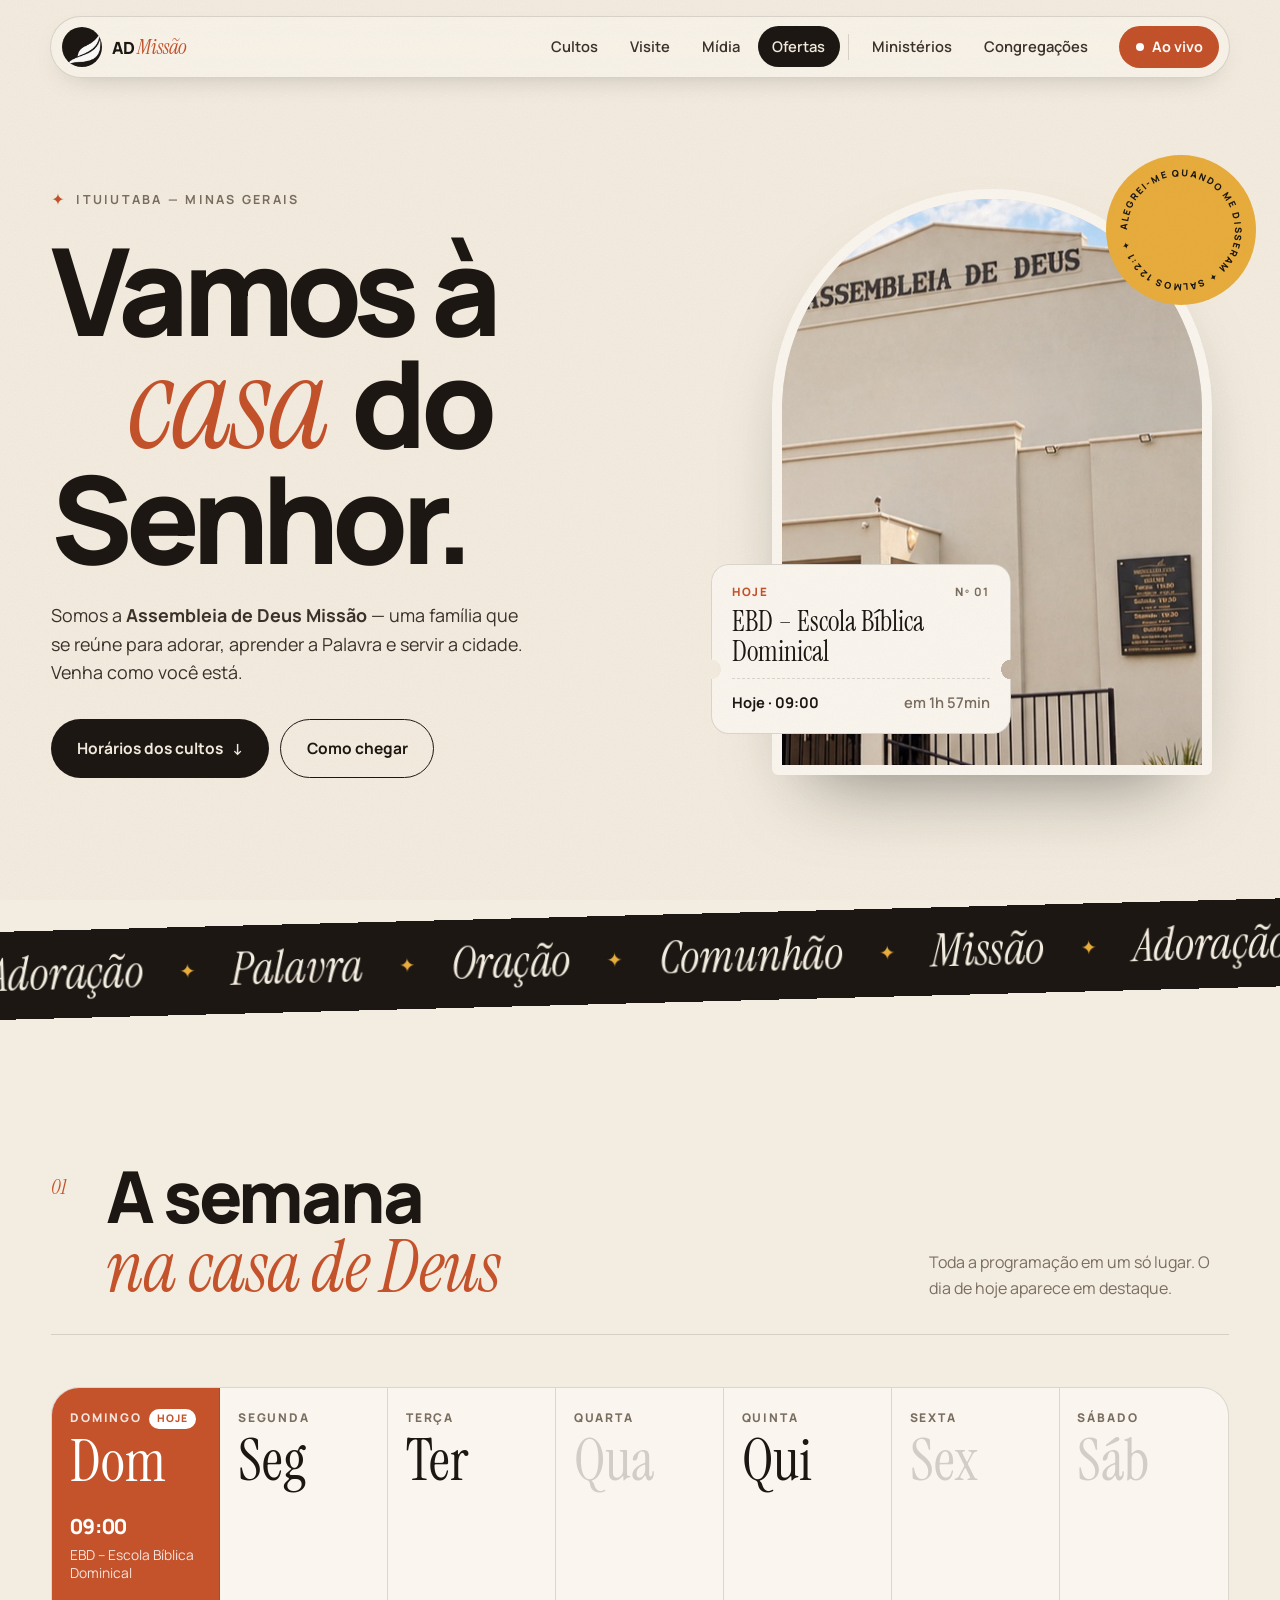
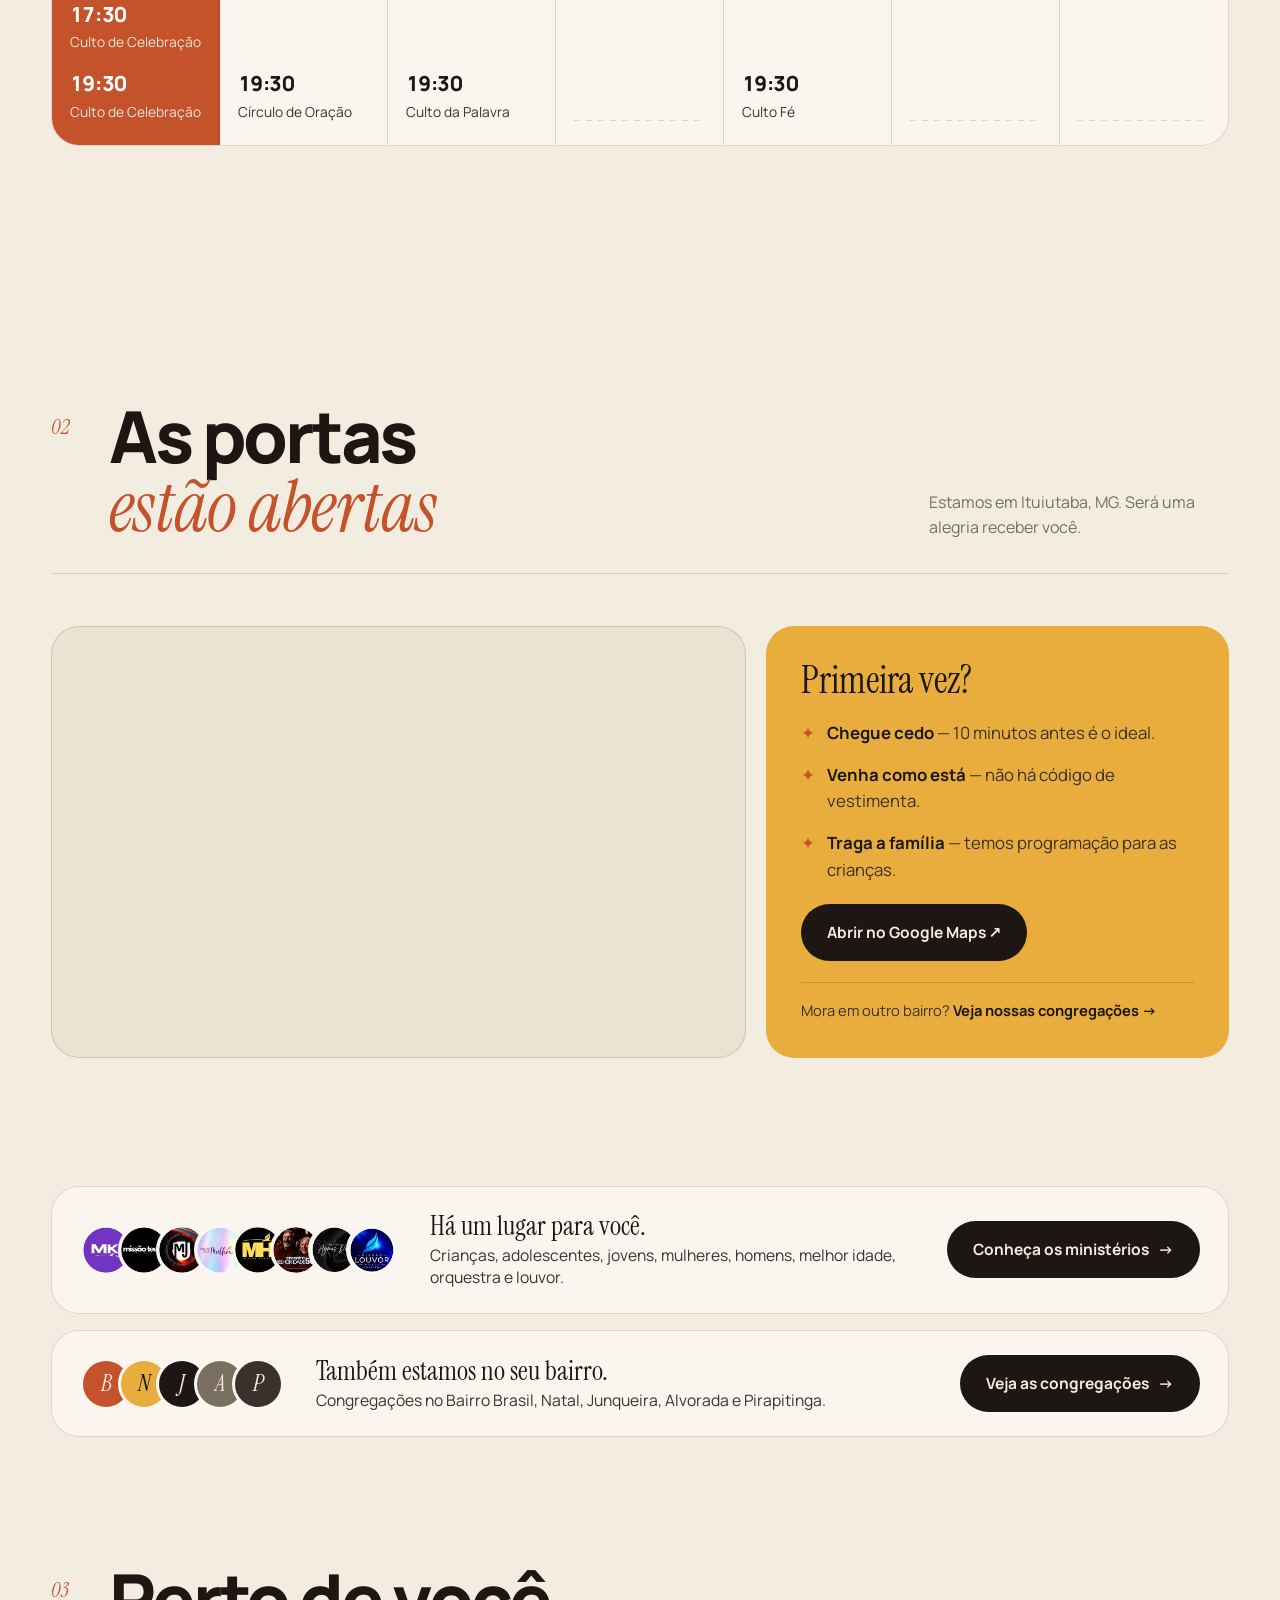
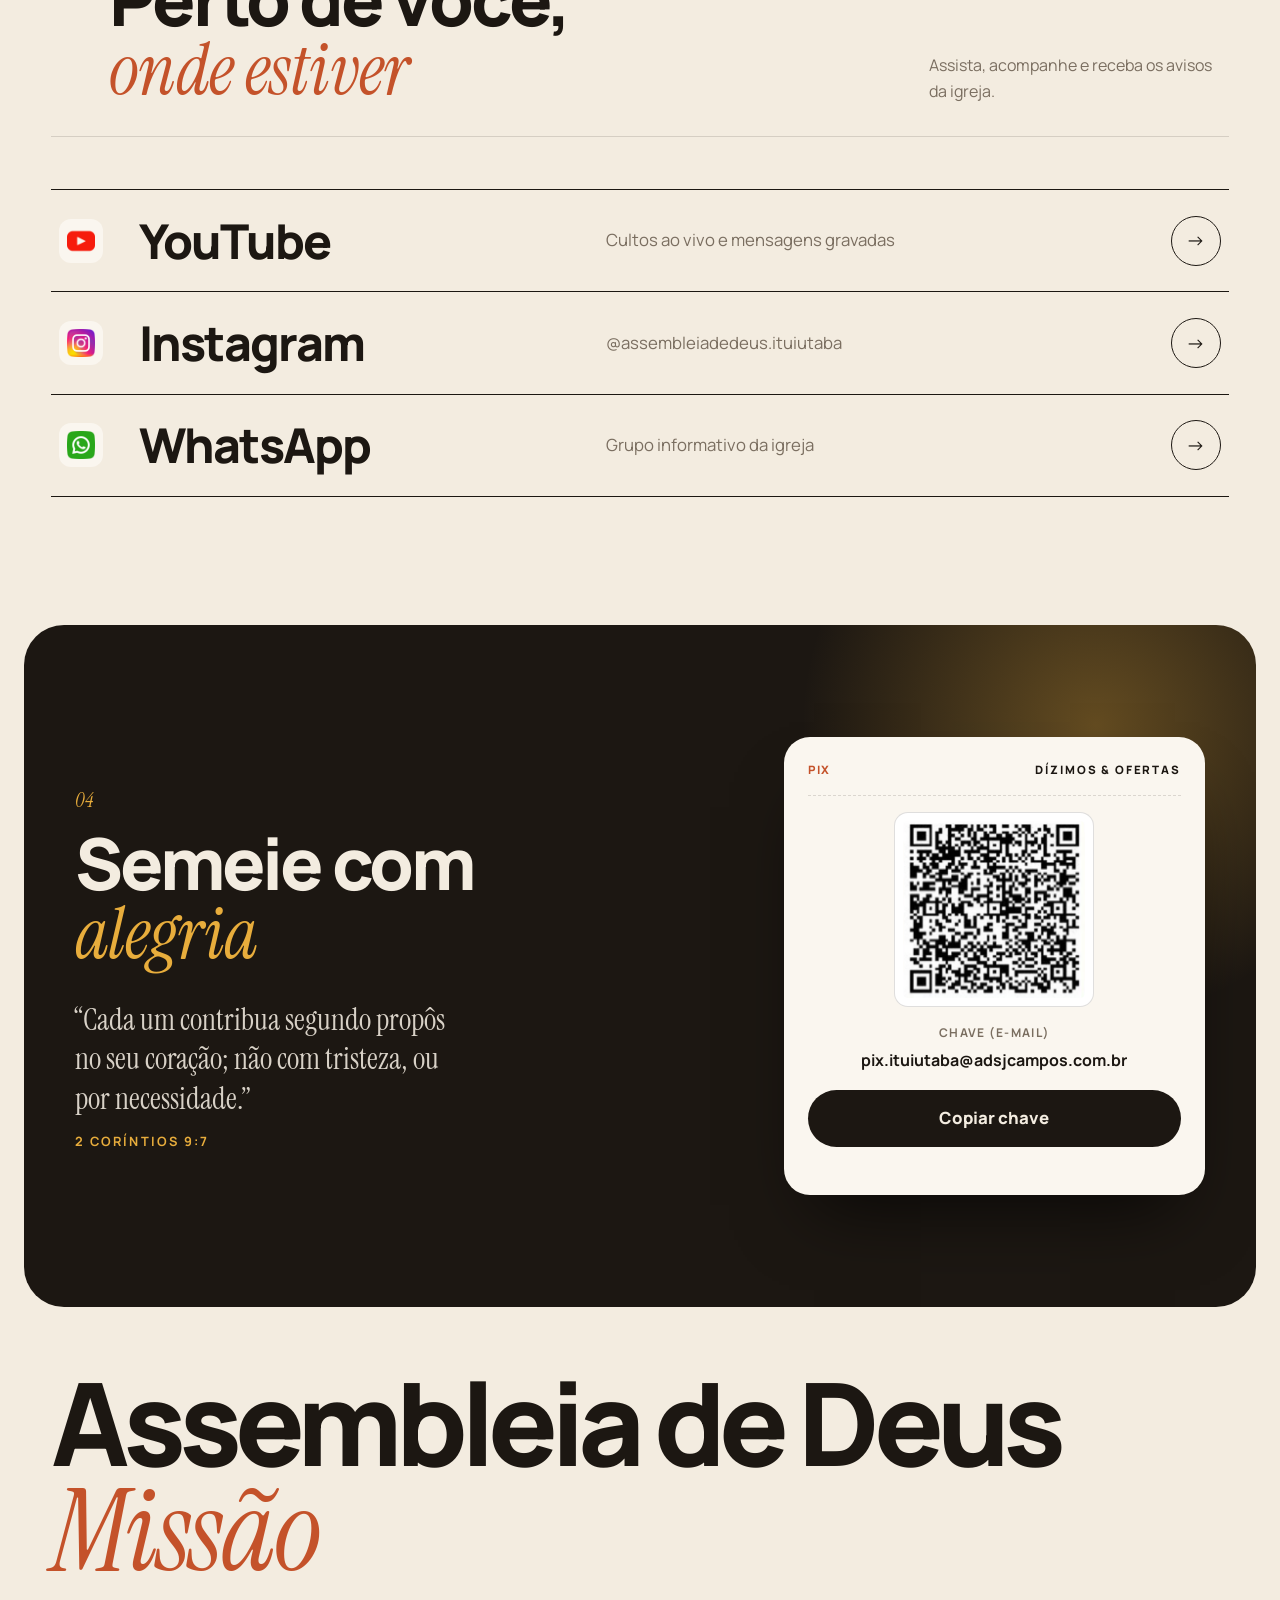
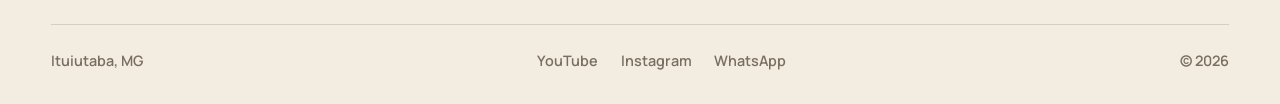
==== index.html @ 762b83a6 "Congregações: menu com Instagram e mapa de cada uma; chamada na home - Lista CONGREGACOES com as 5 c" ====
<!doctype html>
<html lang="pt-BR">
  <head>
    <meta charset="utf-8" />
    <meta name="viewport" content="width=device-width, initial-scale=1" />
    <title>Assembleia de Deus Missão – Ituiutaba, MG</title>
    <meta name="description" content="Assembleia de Deus Missão em Ituiutaba, MG. Horários dos cultos, como chegar, transmissões ao vivo e contribuições." />
    <meta name="theme-color" content="#f3ece0" />
    <link rel="icon" type="image/png" href="./assets/logo.png" />
    <link rel="preconnect" href="https://fonts.googleapis.com" />
    <link rel="preconnect" href="https://fonts.gstatic.com" crossorigin />
    <link href="https://fonts.googleapis.com/css2?family=Instrument+Serif:ital@0;1&family=Manrope:wght@400;500;600;700;800&display=swap" rel="stylesheet" />
    <link rel="stylesheet" href="style.css" />
    <script>document.documentElement.classList.add("js");</script>
  </head>
  <body class="page-home">
    <div class="grain" aria-hidden="true"></div>

    <!-- ============ Cabeçalho (igual em todas as páginas) ============ -->
    <header id="topo">
      <a class="mark" href="#inicio" aria-label="Início">
        <span class="mark-logo"><img src="./assets/logo.png" alt="" /></span>
        <span class="mark-text">AD <i>Missão</i></span>
      </a>
      <nav id="menu" aria-label="Principal">
        <a href="#cultos">Cultos</a>
        <a href="#visite">Visite</a>
        <a href="#midia">Mídia</a>
        <a href="#ofertas">Ofertas</a>
        <span class="nav-sep" aria-hidden="true"></span>
        <a href="ministerios.html">Ministérios</a>
        <a href="congregacoes.html">Congregações</a>
      </nav>
      <a class="live" href="https://www.youtube.com/@assembleiadedeus.ituiutaba/live" target="_blank" rel="noopener">
        <span class="live-dot"></span> Ao vivo
      </a>
      <button class="burger" id="menuBtn" aria-expanded="false" aria-controls="menu" aria-label="Abrir menu"><span></span><span></span></button>
    </header>

    <main>
      <!-- ============ Início ============ -->
      <section class="hero" id="inicio">
        <div class="hero-copy">
          <p class="tag"><span>✦</span> Ituiutaba — Minas Gerais</p>
          <h1>
            <span class="l1">Vamos à</span>
            <span class="l2"><em>casa</em> do</span>
            <span class="l3">Senhor.</span>
          </h1>
          <p class="hero-sub">
            Somos a <strong>Assembleia de Deus Missão</strong> — uma família que se reúne para
            adorar, aprender a Palavra e servir a cidade. Venha como você está.
          </p>
          <div class="hero-cta">
            <a class="pill dark" href="#cultos">Horários dos cultos <span>↓</span></a>
            <a class="pill line" href="#visite">Como chegar</a>
          </div>
        </div>

        <div class="hero-art">
          <div class="arch">
            <img src="./assets/fachada.PNG" alt="Fachada do templo da Assembleia de Deus Missão em Ituiutaba" />
          </div>
          <div class="ticket" aria-live="polite">
            <div class="ticket-top">
              <span id="nextLabel">Próximo culto</span>
              <span class="ticket-no">Nº <b id="nextNo">01</b></span>
            </div>
            <strong id="nextName">Culto de Celebração</strong>
            <div class="ticket-row">
              <span id="nextWhen">Domingo · 17:30</span>
              <span id="nextIn" class="ticket-in"></span>
            </div>
          </div>
          <svg class="orbit" viewBox="0 0 200 200" aria-hidden="true">
            <defs><path id="circ" d="M100,100 m-78,0 a78,78 0 1,1 156,0 a78,78 0 1,1 -156,0" /></defs>
            <text><textPath href="#circ">ALEGREI-ME QUANDO ME DISSERAM ✦ SALMOS 122:1 ✦ </textPath></text>
          </svg>
        </div>
      </section>

      <!-- ============ Faixa ============ -->
      <div class="marquee" aria-hidden="true">
        <div class="marquee-track">
          <span>Adoração</span><i>✦</i><span>Palavra</span><i>✦</i><span>Oração</span><i>✦</i><span>Comunhão</span><i>✦</i><span>Missão</span><i>✦</i>
          <span>Adoração</span><i>✦</i><span>Palavra</span><i>✦</i><span>Oração</span><i>✦</i><span>Comunhão</span><i>✦</i><span>Missão</span><i>✦</i>
        </div>
      </div>

      <!-- ============ Cultos ============ -->
      <section class="sec" id="cultos">
        <div class="sec-head">
          <span class="num">01</span>
          <h2>A semana<br /><em>na casa de Deus</em></h2>
          <p>Toda a programação em um só lugar. O dia de hoje aparece em destaque.</p>
        </div>
        <div class="week" id="board"></div>
      </section>

      <!-- ============ Visite ============ -->
      <section class="sec" id="visite">
        <div class="sec-head">
          <span class="num">02</span>
          <h2>As portas<br /><em>estão abertas</em></h2>
          <p>Estamos em Ituiutaba, MG. Será uma alegria receber você.</p>
        </div>
        <div class="visit">
          <div class="map">
            <iframe
              title="Mapa da Assembleia de Deus Missão em Ituiutaba"
              src="https://www.google.com/maps/embed?pb=!1m18!1m12!1m3!1d3772.7930033933885!2d-49.46996198831055!3d-18.984747009498797!2m3!1f0!2f0!3f0!3m2!1i1024!2i768!4f13.1!3m3!1m2!1s0x94a231c1dc5e3fe1%3A0xe89d07437d5158a1!2sAssembleia%20de%20Deus%20Miss%C3%A3o%20Ituiutaba!5e0!3m2!1spt-BR!2sbr!4v1794620904179!5m2!1spt-BR!2sbr"
              allowfullscreen loading="lazy" referrerpolicy="strict-origin-when-cross-origin"></iframe>
          </div>
          <div class="visit-card">
            <h3>Primeira vez?</h3>
            <ul>
              <li><b>Chegue cedo</b> — 10 minutos antes é o ideal.</li>
              <li><b>Venha como está</b> — não há código de vestimenta.</li>
              <li><b>Traga a família</b> — temos programação para as crianças.</li>
            </ul>
            <a class="pill dark" href="https://www.google.com/maps/search/?api=1&amp;query=Assembleia+de+Deus+Miss%C3%A3o+Ituiutaba" target="_blank" rel="noopener">Abrir no Google Maps ↗</a>
            <a class="cong-link" href="congregacoes.html">Mora em outro bairro? <b>Veja nossas congregações →</b></a>
          </div>
        </div>
      </section>
      <!-- ============ Chamadas para Ministérios e Congregações ============ -->
      <div class="sec teaser-wrap">
        <a class="teaser" href="ministerios.html">
          <span class="faces" aria-hidden="true">
            <img src="./assets/missaokids.png" alt="" /><img src="./assets/missaoteens.png" alt="" /><img src="./assets/missaojovem.png" alt="" /><img src="./assets/missaomulheres.png" alt="" /><img src="./assets/missaohomens.png" alt="" /><img src="./assets/melhoridade.png" alt="" /><img src="./assets/orquestra.png" alt="" /><img src="./assets/louvor.png" alt="" />
          </span>
          <span class="teaser-text">
            <b>Há um lugar para você.</b>
            Crianças, adolescentes, jovens, mulheres, homens, melhor idade, orquestra e louvor.
          </span>
          <span class="pill dark">Conheça os ministérios <span>→</span></span>
        </a>

        <!-- ============ Chamada para Congregações ============ -->
        <a class="teaser" href="congregacoes.html">
          <span class="pins" aria-hidden="true">
            <span style="--c:#c4522a">B</span><span style="--c:#e8ad3c;--t:#1c1712">N</span><span style="--c:#1c1712">J</span><span style="--c:#7a6e60">A</span><span style="--c:#3a322a">P</span>
          </span>
          <span class="teaser-text">
            <b>Também estamos no seu bairro.</b>
            Congregações no Bairro Brasil, Natal, Junqueira, Alvorada e Pirapitinga.
          </span>
          <span class="pill dark">Veja as congregações <span>→</span></span>
        </a>
      </div>

      <!-- ============ Mídia ============ -->
      <section class="sec" id="midia">
        <div class="sec-head">
          <span class="num">03</span>
          <h2>Perto de você,<br /><em>onde estiver</em></h2>
          <p>Assista, acompanhe e receba os avisos da igreja.</p>
        </div>
        <ul class="index">
          <li>
            <a href="https://www.youtube.com/@assembleiadedeus.ituiutaba" target="_blank" rel="noopener noreferrer">
              <img src="./assets/youtube.png" alt="" />
              <span class="i-name">YouTube</span>
              <span class="i-desc">Cultos ao vivo e mensagens gravadas</span>
              <span class="i-arrow">→</span>
            </a>
          </li>
          <li>
            <a href="https://www.instagram.com/assembleiadedeus.ituiutaba" target="_blank" rel="noopener noreferrer">
              <img src="./assets/instagram.png" alt="" />
              <span class="i-name">Instagram</span>
              <span class="i-desc">@assembleiadedeus.ituiutaba</span>
              <span class="i-arrow">→</span>
            </a>
          </li>
          <li>
            <a href="https://chat.whatsapp.com/AYAnTS1vn7K410V5juhOML?s=sw&amp;p=i&amp;mlu=4&amp;ilr=4&amp;iam=2" target="_blank" rel="noopener noreferrer">
              <img src="./assets/whatsapp.png" alt="" />
              <span class="i-name">WhatsApp</span>
              <span class="i-desc">Grupo informativo da igreja</span>
              <span class="i-arrow">→</span>
            </a>
          </li>
        </ul>
      </section>

      <!-- ============ Ofertas ============ -->
      <section class="give" id="ofertas">
        <div class="give-in">
          <div class="give-copy">
            <span class="num light">04</span>
            <h2>Semeie com<br /><em>alegria</em></h2>
            <blockquote>
              “Cada um contribua segundo propôs no seu coração; não com tristeza, ou por necessidade.”
              <cite>2 Coríntios 9:7</cite>
            </blockquote>
          </div>
          <div class="pixcard">
            <div class="pix-head">
              <span>PIX</span><span>Dízimos &amp; ofertas</span>
            </div>
            <img class="pix-qr" src="./assets/qrcode.png" alt="QR Code para contribuição via PIX" />
            <p class="pix-label">Chave (e-mail)</p>
            <code id="pixKey">pix.ituiutaba@adsjcampos.com.br</code>
            <button type="button" id="copyPix"><span class="copy-label">Copiar chave</span></button>
            <span class="ok" id="copyOk" role="status"></span>
          </div>
        </div>
      </section>

    </main>

    <footer>
      <p class="big">Assembleia de Deus <em>Missão</em></p>
      <div class="foot-row">
        <span>Ituiutaba, MG</span>
        <span class="foot-social">
          <a href="https://www.youtube.com/@assembleiadedeus.ituiutaba" target="_blank" rel="noopener">YouTube</a>
          <a href="https://www.instagram.com/assembleiadedeus.ituiutaba" target="_blank" rel="noopener">Instagram</a>
          <a href="https://chat.whatsapp.com/AYAnTS1vn7K410V5juhOML?s=sw&amp;p=i&amp;mlu=4&amp;ilr=4&amp;iam=2" target="_blank" rel="noopener">WhatsApp</a>
        </span>
        <span>© <span id="year">2026</span></span>
      </div>
    </footer>

    <script src="script.js"></script>
  </body>
</html>
---- style.css ----
/* =========================================================
   AD Missão – modelo criativo
   Conceito: luz, papel e arco — o arco das janelas de templo
   ========================================================= */
:root{
  --cream:#f3ece0; --cream-2:#ebe2d2; --paper:#faf6ef;
  --ink:#1c1712; --ink-2:#3a322a; --muted:#7a6e60;
  --ember:#c4522a; --ember-2:#e0703f; --sun:#e8ad3c;
  --line:rgba(28,23,18,.14);
  --serif:"Instrument Serif",Georgia,serif;
  --sans:"Manrope",system-ui,-apple-system,"Segoe UI",Roboto,sans-serif;
  --ease:cubic-bezier(.16,.84,.24,1);
  --pad:clamp(1.25rem,4vw,3.5rem);
}
*,*::before,*::after{box-sizing:border-box;margin:0;padding:0}
html{scroll-behavior:smooth;scroll-padding-top:90px;overflow-x:clip}
body{font-family:var(--sans);background:var(--cream);color:var(--ink);font-size:1.05rem;line-height:1.6;-webkit-font-smoothing:antialiased;overflow-x:clip}
img{display:block;max-width:100%}
a{color:inherit}
:focus-visible{outline:2px solid var(--ember);outline-offset:4px;border-radius:4px}
em{font-family:var(--serif);font-style:italic;font-weight:400}
::selection{background:var(--sun);color:var(--ink)}

/* textura de papel */
.grain{position:fixed;inset:0;z-index:100;pointer-events:none;opacity:.35;mix-blend-mode:multiply;
  background-image:url("data:image/svg+xml,%3Csvg xmlns='http://www.w3.org/2000/svg' width='160' height='160'%3E%3Cfilter id='n'%3E%3CfeTurbulence type='fractalNoise' baseFrequency='.9' numOctaves='2' stitchTiles='stitch'/%3E%3CfeColorMatrix values='0 0 0 0 0.4 0 0 0 0 0.33 0 0 0 0 0.25 0 0 0 .18 0'/%3E%3C/filter%3E%3Crect width='100%25' height='100%25' filter='url(%23n)'/%3E%3C/svg%3E")}

/* ============ Cabeçalho ============ */
header{position:fixed;top:1rem;left:50%;transform:translateX(-50%);z-index:60;width:min(1180px,100% - 2rem);
  display:flex;align-items:center;gap:1rem;padding:.55rem .6rem .55rem .7rem;border-radius:999px;
  background:rgba(250,246,239,.72);backdrop-filter:blur(14px) saturate(140%);-webkit-backdrop-filter:blur(14px) saturate(140%);
  border:1px solid var(--line);box-shadow:0 10px 30px -18px rgba(28,23,18,.35);transition:box-shadow .3s}
header.scrolled{box-shadow:0 14px 40px -16px rgba(28,23,18,.45)}
.mark{display:flex;align-items:center;gap:.6rem;text-decoration:none;font-weight:800;letter-spacing:-.01em}
.mark-logo{width:40px;height:40px;border-radius:50%;background:var(--ink);display:grid;place-items:center;overflow:hidden}
.mark-logo img{width:100%;height:100%;object-fit:cover}
.mark-text{font-size:1.05rem}
.mark-text i{font-family:var(--serif);font-weight:400;font-size:1.3rem;color:var(--ember)}
nav{display:flex;gap:.2rem;margin-left:auto}
nav a{text-decoration:none;font-size:.92rem;font-weight:600;padding:.55rem .9rem;border-radius:999px;color:var(--ink-2);transition:background .25s,color .25s}
nav a:hover,nav a.active{background:var(--ink);color:var(--cream)}
.live{display:inline-flex;align-items:center;gap:.5rem;text-decoration:none;font-weight:700;font-size:.9rem;padding:.6rem 1.05rem;border-radius:999px;background:var(--ember);color:#fff;transition:background .25s}
.live:hover{background:var(--ember-2)}
.live-dot{width:8px;height:8px;border-radius:50%;background:#fff;animation:blink 1.4s infinite}
.burger{display:none;width:44px;height:44px;border-radius:50%;border:0;background:var(--ink);cursor:pointer;position:relative}
.burger span{position:absolute;left:13px;right:13px;height:2px;background:var(--cream);transition:transform .3s var(--ease)}
.burger span:first-child{top:18px}.burger span:last-child{top:24px}
.burger[aria-expanded="true"] span:first-child{transform:translateY(3px) rotate(45deg)}
.burger[aria-expanded="true"] span:last-child{transform:translateY(-3px) rotate(-45deg)}

/* ============ Hero ============ */
.hero{min-height:100svh;display:grid;grid-template-columns:1.15fr .85fr;gap:clamp(2rem,5vw,5rem);align-items:center;
  padding:8rem var(--pad) 4rem;max-width:1320px;margin:0 auto;position:relative}
.tag{display:inline-flex;align-items:center;gap:.6rem;font-size:.78rem;font-weight:700;letter-spacing:.18em;text-transform:uppercase;color:var(--muted)}
.tag span{color:var(--ember);font-size:1rem}
.hero h1{margin:1.4rem 0 1.8rem;font-family:var(--sans);font-weight:800;font-size:clamp(3.4rem,9.5vw,8.6rem);line-height:.9;letter-spacing:-.055em}
.hero h1 span{display:block;overflow:hidden}
.hero h1 em{color:var(--ember);letter-spacing:-.02em;font-size:1.08em;padding-right:.05em}
.hero h1 .l2{padding-left:clamp(1rem,6vw,5rem)}
.hero h1 .l3{color:var(--ink)}
.hero-sub{max-width:44ch;font-size:1.12rem;color:var(--ink-2)}
.hero-sub strong{font-weight:700}
.hero-cta{display:flex;flex-wrap:wrap;gap:.7rem;margin-top:2rem}
.pill{display:inline-flex;align-items:center;gap:.6rem;padding:1rem 1.6rem;border-radius:999px;text-decoration:none;font-weight:700;font-size:.97rem;transition:transform .3s var(--ease),background .25s,color .25s}
.pill:hover{transform:translateY(-3px)}
.pill.dark{background:var(--ink);color:var(--cream)}
.pill.dark:hover{background:var(--ember)}
.pill.line{border:1.5px solid var(--ink)}
.pill.line:hover{background:var(--ink);color:var(--cream)}
.pill span{display:inline-block;transition:transform .3s var(--ease)}
.pill:hover span{transform:translateY(3px)}

.hero-art{position:relative;justify-self:center;width:min(440px,100%)}
.arch{aspect-ratio:3/4;border-radius:999px 999px 28px 28px;overflow:hidden;background:var(--cream-2);
  box-shadow:0 40px 80px -40px rgba(28,23,18,.55);border:10px solid var(--paper)}
.arch img{width:100%;height:100%;object-fit:cover;object-position:62% center;transform:scale(1.08);transition:transform 1.6s var(--ease)}
.loaded .arch img{transform:scale(1)}
.orbit{position:absolute;top:-34px;right:-44px;width:150px;height:150px;animation:spin 26s linear infinite;
  background:var(--sun);border-radius:50%;padding:6px}
.orbit text{font-family:var(--sans);font-size:13.5px;font-weight:800;letter-spacing:2.6px;fill:var(--ink)}
.ticket{position:absolute;left:-14%;bottom:7%;width:min(300px,82%);background:var(--paper);border-radius:18px;padding:1.1rem 1.25rem 1.15rem;
  box-shadow:0 24px 50px -22px rgba(28,23,18,.6);border:1px solid var(--line);
  -webkit-mask:radial-gradient(circle 10px at 0 62%,transparent 98%,#000) left/51% 100% no-repeat,radial-gradient(circle 10px at 100% 62%,transparent 98%,#000) right/51% 100% no-repeat;
          mask:radial-gradient(circle 10px at 0 62%,transparent 98%,#000) left/51% 100% no-repeat,radial-gradient(circle 10px at 100% 62%,transparent 98%,#000) right/51% 100% no-repeat}
.ticket-top{display:flex;justify-content:space-between;font-size:.72rem;font-weight:800;letter-spacing:.14em;text-transform:uppercase;color:var(--ember)}
.ticket-no{color:var(--muted)}
.ticket strong{display:block;margin:.4rem 0 .75rem;font-family:var(--serif);font-weight:400;font-size:1.75rem;line-height:1.05}
.ticket-row{display:flex;justify-content:space-between;gap:.5rem;flex-wrap:wrap;padding-top:.75rem;border-top:1.5px dashed var(--line);font-weight:700;font-size:.92rem}
.ticket-in{color:var(--muted);font-weight:600}

/* ============ Marquee ============ */
.marquee{background:var(--ink);color:var(--cream);overflow:hidden;padding:1.3rem 0;transform:rotate(-1.5deg) scale(1.02);margin:1rem 0 2rem}
.marquee-track{display:flex;gap:2.2rem;width:max-content;align-items:center;animation:slide 32s linear infinite}
.marquee span{font-family:var(--serif);font-style:italic;font-size:clamp(1.8rem,3.6vw,2.8rem);line-height:1}
.marquee i{font-style:normal;color:var(--sun);font-size:1.2rem}

/* ============ Seções ============ */
.sec{max-width:1320px;margin:0 auto;padding:clamp(4.5rem,10vw,8rem) var(--pad)}
.sec-head{display:grid;grid-template-columns:auto 1fr auto;align-items:end;gap:1.5rem 2.5rem;margin-bottom:3.25rem;padding-bottom:2rem;border-bottom:1px solid var(--line)}
.num{font-family:var(--serif);font-style:italic;font-size:1.3rem;color:var(--ember);align-self:start;padding-top:.5rem}
.num.light{color:var(--sun)}
.sec-head h2,.give h2{font-weight:800;font-size:clamp(2.4rem,5.6vw,4.6rem);line-height:.95;letter-spacing:-.045em}
.sec-head h2 em,.give h2 em{color:var(--ember);letter-spacing:-.01em}
.sec-head p{max-width:30ch;color:var(--muted);font-size:1rem}

/* ============ Cultos – semana ============ */
.week{display:grid;grid-template-columns:repeat(7,1fr);border:1px solid var(--line);border-radius:28px;overflow:hidden;background:var(--paper)}
.wd{position:relative;min-height:300px;padding:1.3rem 1.1rem 1.5rem;border-right:1px solid var(--line);display:flex;flex-direction:column;transition:background .3s}
.wd:last-child{border-right:0}
.wd-name{font-size:.75rem;font-weight:800;letter-spacing:.16em;text-transform:uppercase;color:var(--muted)}
.wd-big{font-family:var(--serif);font-size:3.6rem;line-height:1;margin:.3rem 0 1.2rem;color:var(--ink)}
.wd ul{list-style:none;display:grid;gap:1rem;margin-top:auto}
.wd li{display:grid;gap:.15rem}
.wd time{font-weight:800;font-size:1.3rem;letter-spacing:-.02em;font-variant-numeric:tabular-nums}
.wd li span{font-size:.86rem;color:var(--ink-2);line-height:1.3}
.wd.empty .wd-big{color:rgba(28,23,18,.18)}
.wd.empty::after{content:"";position:absolute;inset:auto 1.1rem 1.5rem;height:1px;background:repeating-linear-gradient(90deg,var(--line) 0 6px,transparent 6px 12px)}
.wd:not(.empty):hover{background:var(--cream-2)}
.wd.today{background:var(--ember);color:#fff}
.wd.today:hover{background:var(--ember)}
.wd.today .wd-name,.wd.today li span{color:rgba(255,255,255,.85)}
.wd.today .wd-big{color:#fff}
.wd.today.empty .wd-big{color:rgba(255,255,255,.45)}
.wd .today-tag{display:none}
.wd.today .today-tag{display:inline-block;margin-left:.4rem;padding:.1rem .5rem;border-radius:999px;background:#fff;color:var(--ember);font-size:.65rem;letter-spacing:.1em}

/* ============ Ministérios – arcos ============ */
.arches{display:grid;grid-template-columns:repeat(6,1fr);gap:1rem}
.a-card{position:relative;text-decoration:none;display:flex;flex-direction:column;align-items:center;text-align:center;padding:0 0 1.4rem;border-radius:999px 999px 22px 22px;background:var(--paper);border:1px solid var(--line);transition:transform .45s var(--ease),box-shadow .45s}
.a-card:hover{transform:translateY(-10px);box-shadow:0 30px 50px -30px rgba(28,23,18,.5)}
.a-top{width:100%;aspect-ratio:1/1.15;border-radius:999px 999px 0 0;background:var(--c);display:grid;place-items:center;position:relative;overflow:hidden;margin-bottom:1.1rem}
.a-top::after{content:"";position:absolute;inset:auto -20% -40% -20%;height:70%;background:radial-gradient(ellipse at center,rgba(255,255,255,.35),transparent 70%)}
.a-top img{width:62%;aspect-ratio:1;object-fit:contain;border-radius:50%;background:rgba(255,255,255,.9);padding:10%;position:relative;z-index:1;transition:transform .6s var(--ease)}
.a-card:hover .a-top img{transform:scale(1.08) rotate(-4deg)}
.a-card h3{font-family:var(--serif);font-weight:400;font-size:1.65rem;line-height:1.05}
.a-card p{font-size:.8rem;color:var(--muted);font-weight:600;margin-top:.2rem}
.a-go{position:absolute;top:.8rem;right:.8rem;width:30px;height:30px;border-radius:50%;background:var(--ink);color:var(--cream);display:grid;place-items:center;font-size:.85rem;opacity:0;transform:scale(.6);transition:all .35s var(--ease);z-index:2}
.a-card:hover .a-go{opacity:1;transform:none}

/* ============ Mídia – índice ============ */
.index{list-style:none;border-top:1px solid var(--ink)}
.index li{border-bottom:1px solid var(--ink)}
.index a{display:grid;grid-template-columns:56px 1fr 1.2fr 60px;align-items:center;gap:1.5rem;padding:1.6rem .5rem;text-decoration:none;position:relative;isolation:isolate;transition:color .35s,padding .45s var(--ease)}
.index a::before{content:"";position:absolute;inset:0;background:var(--ink);transform:scaleY(0);transform-origin:bottom;transition:transform .45s var(--ease);z-index:-1}
.index a:hover{color:var(--cream);padding-left:1.5rem}
.index a:hover::before{transform:scaleY(1)}
.index img{width:44px;height:44px;object-fit:contain;padding:8px;border-radius:12px;background:var(--paper)}
.i-name{font-weight:800;font-size:clamp(1.8rem,4vw,3rem);letter-spacing:-.04em;line-height:1}
.i-desc{color:var(--muted);transition:color .35s}
.index a:hover .i-desc{color:rgba(243,236,224,.7)}
.i-arrow{justify-self:end;width:50px;height:50px;border-radius:50%;border:1.5px solid currentColor;display:grid;place-items:center;font-size:1.2rem;transition:transform .45s var(--ease),background .3s}
.index a:hover .i-arrow{transform:rotate(-45deg);background:var(--ember);border-color:var(--ember)}

/* ============ Ofertas ============ */
.give{background:var(--ink);color:var(--cream);border-radius:40px;margin:0 clamp(.5rem,2vw,1.5rem);position:relative;overflow:hidden}
.give::before{content:"";position:absolute;width:640px;height:640px;right:-160px;top:-220px;border-radius:50%;background:radial-gradient(circle,rgba(232,173,60,.35),transparent 65%)}
.give-in{position:relative;max-width:1240px;margin:0 auto;padding:clamp(4rem,9vw,7rem) var(--pad);display:grid;grid-template-columns:1.2fr .8fr;gap:clamp(2.5rem,6vw,6rem);align-items:center}
.give h2{margin:.8rem 0 2rem}
.give h2 em{color:var(--sun)}
blockquote{font-family:var(--serif);font-size:clamp(1.4rem,2.4vw,1.9rem);line-height:1.3;max-width:28ch;color:rgba(243,236,224,.88)}
cite{display:block;margin-top:.9rem;font-family:var(--sans);font-style:normal;font-size:.8rem;font-weight:700;letter-spacing:.16em;text-transform:uppercase;color:var(--sun)}
.pixcard{background:var(--paper);color:var(--ink);border-radius:26px;padding:1.5rem;text-align:center;transform:rotate(2deg);transition:transform .5s var(--ease);box-shadow:0 40px 70px -30px rgba(0,0,0,.7)}
.pixcard:hover{transform:rotate(0)}
.pix-head{display:flex;justify-content:space-between;font-size:.72rem;font-weight:800;letter-spacing:.16em;text-transform:uppercase;padding-bottom:1rem;margin-bottom:1rem;border-bottom:1.5px dashed var(--line)}
.pix-head span:first-child{color:var(--ember)}
.pix-qr{width:min(200px,70%);margin:0 auto 1rem;border-radius:14px;background:#fff;padding:8px;border:1px solid var(--line)}
.pix-label{font-size:.75rem;font-weight:700;letter-spacing:.12em;text-transform:uppercase;color:var(--muted)}
.pixcard code{display:block;margin:.4rem 0 1rem;font-family:var(--sans);font-weight:700;font-size:1rem;word-break:break-all}
#copyPix{width:100%;cursor:pointer;font:inherit;font-weight:800;background:var(--ink);color:var(--cream);border:0;border-radius:999px;padding:.95rem 1rem;transition:background .25s,transform .2s}
#copyPix:hover{background:var(--ember)}
#copyPix:active{transform:scale(.97)}
#copyPix.copied{background:#2f7d4f}
.ok{display:block;margin-top:.5rem;font-size:.85rem;font-weight:600;color:var(--ember);min-height:1.2em}

/* ============ Visite ============ */
.visit{display:grid;grid-template-columns:1.5fr 1fr;gap:1.25rem}
.map{border-radius:28px;overflow:hidden;border:1px solid var(--line);background:var(--cream-2);min-height:380px}
.map iframe{width:100%;height:100%;min-height:380px;border:0;display:block;filter:sepia(.25) saturate(.85)}
.visit-card{background:var(--sun);border-radius:28px;padding:2.2rem;display:flex;flex-direction:column;gap:1.3rem}
.visit-card h3{font-family:var(--serif);font-weight:400;font-size:2.4rem;line-height:1}
.visit-card ul{list-style:none;display:grid;gap:.9rem}
.visit-card li{padding-left:1.6rem;position:relative;color:var(--ink-2)}
.visit-card li::before{content:"✦";position:absolute;left:0;color:var(--ember)}
.visit-card b{color:var(--ink)}
.visit-card .pill{margin-top:auto;align-self:flex-start}

/* ============ Rodapé ============ */
footer{padding:4rem var(--pad) 2rem;max-width:1320px;margin:0 auto;overflow:hidden}
.big{font-weight:800;font-size:clamp(2.6rem,9vw,8.5rem);line-height:.9;letter-spacing:-.06em;color:var(--ink)}
.big em{color:var(--ember);letter-spacing:-.02em}
.foot-row{display:flex;flex-wrap:wrap;justify-content:space-between;gap:1rem;margin-top:2.5rem;padding-top:1.5rem;border-top:1px solid var(--line);font-size:.9rem;font-weight:600;color:var(--muted)}
.foot-social{display:flex;gap:1.4rem}
.foot-social a{text-decoration:none}
.foot-social a:hover{color:var(--ember)}

/* ============ Música – discos ============ */
.records{display:grid;grid-template-columns:repeat(2,1fr);gap:clamp(1.5rem,4vw,3.5rem);padding-right:clamp(0rem,6vw,5rem)}
.record{position:relative;display:block;aspect-ratio:1;text-decoration:none;color:#fff;isolation:isolate}
.sleeve{position:relative;z-index:2;height:100%;border-radius:22px;overflow:hidden;padding:clamp(1.25rem,3vw,2rem);display:flex;flex-direction:column;justify-content:space-between;box-shadow:0 30px 60px -30px rgba(28,23,18,.65);transition:transform .6s var(--ease)}
.sleeve::before{content:"";position:absolute;inset:0;z-index:-1;opacity:.5;background:repeating-radial-gradient(circle at 110% 50%,rgba(255,255,255,.06) 0 2px,transparent 2px 14px)}
.record.orq .sleeve{background:radial-gradient(ellipse at 20% 0%,#4a4744,transparent 60%),linear-gradient(150deg,#2a2826,#0e0d0c)}
.record.louv .sleeve{background:radial-gradient(ellipse at 80% 10%,#3f8fff,transparent 55%),linear-gradient(150deg,#123a9c,#06124a)}
.side{align-self:flex-start;font-size:.72rem;font-weight:800;letter-spacing:.18em;text-transform:uppercase;padding:.35rem .75rem;border-radius:999px;border:1px solid rgba(255,255,255,.35)}
.cover-logo{position:absolute;top:clamp(1.25rem,3vw,2rem);right:clamp(1.25rem,3vw,2rem);width:46%;aspect-ratio:1;object-fit:cover;border-radius:50%;clip-path:circle(47.5% at 50% 50%);transform:scale(1.05);filter:drop-shadow(0 14px 24px rgba(0,0,0,.45));transition:transform .6s var(--ease)}
.record:hover .cover-logo{transform:scale(1.05) rotate(-6deg)}
.r-kind{font-size:.78rem;font-weight:700;letter-spacing:.16em;text-transform:uppercase;color:rgba(255,255,255,.7)}
.record h3{font-family:var(--serif);font-weight:400;font-style:italic;font-size:clamp(2.1rem,4.4vw,3.6rem);line-height:.95;margin:.35rem 0 1rem}
.r-handle{display:inline-flex;align-items:center;gap:.5rem;font-weight:700;font-size:.95rem}
.r-handle b{display:grid;place-items:center;width:30px;height:30px;border-radius:50%;background:#fff;color:var(--ink);font-size:.8rem;transition:transform .4s var(--ease)}
.record:hover .r-handle b{transform:rotate(45deg)}
.record.orq .r-handle b{background:#d9d4cc}
.record.louv .r-handle b{background:#8cc7ff}

.vinyl{position:absolute;z-index:1;top:5%;right:5%;width:90%;aspect-ratio:1;border-radius:50%;
  background:radial-gradient(circle,transparent 0 31%,rgba(255,255,255,.05) 31.5% 32%,transparent 32.5%),
             repeating-radial-gradient(circle,#161412 0 1.5px,#22201d 1.5px 3px);
  box-shadow:0 20px 40px -18px rgba(0,0,0,.6),inset 0 0 0 6px #0d0c0b;
  transform:translateX(18%) rotate(0deg);transition:transform .9s var(--ease)}
.vinyl::after{content:"";position:absolute;inset:0;border-radius:50%;background:conic-gradient(from 30deg,transparent 0 20%,rgba(255,255,255,.09) 25%,transparent 32% 70%,rgba(255,255,255,.07) 75%,transparent 82%)}
.label{position:absolute;inset:31%;border-radius:50%;overflow:hidden;background:#000;box-shadow:0 0 0 3px rgba(0,0,0,.6)}
.label img{width:100%;height:100%;object-fit:cover;transform:scale(1.14)}
.label::after{content:"";position:absolute;left:50%;top:50%;width:7%;height:7%;margin:-3.5% 0 0 -3.5%;border-radius:50%;background:var(--cream);box-shadow:0 0 0 2px rgba(0,0,0,.4)}
.record:hover .vinyl,.record:focus-visible .vinyl{transform:translateX(42%) rotate(200deg)}
.record:hover .sleeve{transform:translateX(-4%) rotate(-1.5deg)}

@media (max-width:900px){
  .records{grid-template-columns:1fr;padding-right:0;max-width:520px;gap:2.5rem}
  .record{margin-right:16%}
}
@media (max-width:640px){
  .record{margin-right:20%}
  .cover-logo{width:36%}
  .vinyl{transform:translateX(26%)}
  .record:hover .vinyl{transform:translateX(34%) rotate(120deg)}
}

/* ============ Páginas internas (Ministérios, Congregações) ============ */
.nav-sep{width:1px;align-self:stretch;margin:.45rem .35rem;background:var(--line)}
nav a[aria-current="page"]{background:var(--ink);color:var(--cream)}
.page-hero{max-width:1320px;margin:0 auto;padding:clamp(8.5rem,16vw,11rem) var(--pad) clamp(1rem,3vw,2rem)}
.page-hero h1{margin:1.2rem 0 1.4rem;font-weight:800;font-size:clamp(3rem,8vw,7rem);line-height:.92;letter-spacing:-.055em;animation:up 1s var(--ease) both}
.page-hero h1 em{color:var(--ember);letter-spacing:-.02em}
.page-hero .hero-sub{max-width:52ch}

/* Convite no fim das páginas internas */
.cta-band{background:var(--sun);border-radius:32px;padding:clamp(2.2rem,6vw,4.5rem);text-align:center;display:flex;flex-direction:column;align-items:center;gap:1rem}
.cta-band h2{font-weight:800;font-size:clamp(2.2rem,5vw,4rem);line-height:.95;letter-spacing:-.045em}
.cta-band h2 em{color:var(--ember)}
.cta-band p{max-width:46ch;color:var(--ink-2)}
.cta-band .hero-cta{justify-content:center;margin-top:.5rem}
.cta-band .pill.line{border-color:var(--ink)}

/* Chamadas para Ministérios e Congregações na home */
.teaser-wrap{padding-top:0;padding-bottom:0;display:grid;gap:1rem}
.teaser{display:grid;grid-template-columns:auto 1fr auto;align-items:center;gap:1.5rem 2rem;padding:1.5rem 1.75rem;border-radius:28px;background:var(--paper);border:1px solid var(--line);text-decoration:none;transition:transform .4s var(--ease),box-shadow .4s}
.teaser:hover{transform:translateY(-4px);box-shadow:0 30px 50px -30px rgba(28,23,18,.45)}
.faces{display:flex}
.faces img{width:52px;height:52px;border-radius:50%;object-fit:cover;background:#fff;border:3px solid var(--paper);margin-left:-14px;transition:transform .35s var(--ease)}
.faces img:first-child{margin-left:0}
.pins{display:flex}
.pins span{width:52px;height:52px;border-radius:50%;display:grid;place-items:center;background:var(--c);color:var(--t,var(--cream));border:3px solid var(--paper);margin-left:-14px;font-family:var(--serif);font-style:italic;font-size:1.45rem;line-height:1;transition:transform .35s var(--ease)}
.pins span:first-child{margin-left:0}
.teaser:hover .faces img,.teaser:hover .pins span{transform:translateY(-3px)}
.teaser:hover .faces img:nth-child(even),.teaser:hover .pins span:nth-child(even){transform:translateY(3px)}
.teaser-text{color:var(--ink-2);font-size:.98rem;line-height:1.45}
.teaser-text b{display:block;font-family:var(--serif);font-weight:400;font-size:1.7rem;color:var(--ink);line-height:1.1;margin-bottom:.2rem}
.teaser .pill span{transition:transform .3s var(--ease)}
.teaser:hover .pill span{transform:translateX(4px)}
.teaser:hover .pill.dark{background:var(--ember)}

/* Link para congregações no cartão "Primeira vez?" */
.cong-link{display:block;font-size:.92rem;color:var(--ink-2);text-decoration:none;padding-top:1rem;border-top:1px solid rgba(28,23,18,.18)}
.cong-link b{color:var(--ink);transition:color .25s}
.cong-link:hover b{color:var(--ember)}
.visit-card .pill{margin-top:auto}

/* Congregações: menu (abas) + painel com Instagram e mapa */
.cg{display:grid;grid-template-columns:minmax(220px,.75fr) 2fr;gap:1.25rem;align-items:start}
.cg-list{display:flex;flex-direction:column;border-top:1px solid var(--ink)}
.cg-tab{display:grid;grid-template-columns:2.6rem 1fr auto;align-items:center;gap:.75rem;width:100%;padding:1.15rem .9rem;border:0;border-bottom:1px solid var(--ink);background:none;color:var(--ink);font:inherit;text-align:left;cursor:pointer;position:relative;isolation:isolate;transition:color .35s,padding .45s var(--ease)}
.cg-tab::before{content:"";position:absolute;inset:0;background:var(--ink);transform:scaleY(0);transform-origin:bottom;transition:transform .45s var(--ease);z-index:-1}
.cg-tab::after{content:"→";font-weight:800;opacity:0;transform:translateX(-6px);transition:opacity .3s,transform .3s var(--ease)}
.cg-tab:hover{padding-left:1.4rem}
.cg-tab[aria-selected="true"]{color:var(--cream);padding-left:1.4rem}
.cg-tab[aria-selected="true"]::before{transform:scaleY(1)}
.cg-tab[aria-selected="true"]::after{opacity:1;transform:none;color:var(--sun)}
.cg-tab:focus-visible{outline:2px solid var(--ember);outline-offset:2px}
.cg-no{font-family:var(--serif);font-style:italic;font-size:1.05rem;color:var(--ember)}
.cg-tab[aria-selected="true"] .cg-no{color:var(--sun)}
.cg-name{font-weight:800;font-size:1.15rem;letter-spacing:-.02em}
.cg-panel{display:grid;grid-template-columns:1fr 1.35fr;background:var(--paper);border:1px solid var(--line);border-radius:28px;overflow:hidden;min-height:420px}
.cg-panel:focus-visible{outline:2px solid var(--ember);outline-offset:3px}
.cg-info{display:flex;flex-direction:column;gap:.9rem;padding:clamp(1.5rem,3vw,2.2rem)}
.cg-tag{align-self:flex-start;font-size:.7rem;font-weight:800;letter-spacing:.14em;text-transform:uppercase;color:var(--ember);background:rgba(196,82,42,.1);padding:.3rem .7rem;border-radius:999px}
.cg-info h3{font-family:var(--serif);font-weight:400;font-size:clamp(2.2rem,4vw,3rem);line-height:1}
.cg-addr{color:var(--ink-2);font-size:.98rem;line-height:1.45}
.cg-note{color:var(--muted);font-size:.95rem;padding-top:.9rem;border-top:1.5px dashed var(--line)}
.cg-times{list-style:none;display:grid;gap:.45rem;padding:.9rem 0;border-top:1.5px dashed var(--line);border-bottom:1.5px dashed var(--line)}
.cg-times li{display:grid;grid-template-columns:2.6rem 3.4rem 1fr;align-items:baseline;gap:.4rem;font-size:.95rem}
.cg-times span{font-size:.72rem;font-weight:800;letter-spacing:.12em;text-transform:uppercase;color:var(--muted)}
.cg-times time{font-weight:800;font-variant-numeric:tabular-nums}
.cg-times em{font-family:var(--sans);font-style:normal;color:var(--ink-2);font-size:.88rem}
.cg-actions{display:flex;flex-direction:column;align-items:flex-start;gap:.6rem;margin-top:auto;padding-top:.5rem}
.cg-actions .pill{padding:.8rem 1.25rem;font-size:.92rem;max-width:100%}
.cg-insta{overflow-wrap:anywhere}
.cg-insta img{width:20px;height:20px;flex:none;border-radius:6px;background:var(--cream);padding:2px}
.cg-map{background:var(--cream-2);border-left:1px solid var(--line);min-height:320px}
.cg-map iframe{width:100%;height:100%;min-height:320px;border:0;display:block;filter:sepia(.25) saturate(.85)}
.congs-empty{grid-column:1/-1;text-align:center;padding:clamp(2.5rem,7vw,4.5rem) 1.5rem;border:1.5px dashed var(--line);border-radius:28px;background:var(--paper)}
.congs-empty b{display:block;font-family:var(--serif);font-weight:400;font-size:2.4rem;color:var(--ember);margin-bottom:.4rem}
.congs-empty p{max-width:46ch;margin:0 auto;color:var(--ink-2)}
.congs-empty a{color:var(--ink);font-weight:700}

@media (max-width:1100px){
  nav a{padding:.55rem .7rem}
  .cg-panel{grid-template-columns:1fr}
  .cg-map{border-left:0;border-top:1px solid var(--line)}
}
@media (max-width:900px){
  .nav-sep{width:auto;height:1px;margin:.35rem .6rem}
  .teaser{grid-template-columns:1fr;justify-items:start}
  /* No celular/tablet o menu vira uma grade de botões: todas as opções à vista, sem rolar para o lado */
  .cg{grid-template-columns:1fr}
  .cg-list{display:grid;grid-template-columns:repeat(auto-fill,minmax(150px,1fr));gap:.5rem;border-top:0}
  .cg-tab{display:flex;width:auto;min-width:0;gap:.5rem;padding:.7rem 1rem;border:1.5px solid var(--ink);border-radius:999px;overflow:hidden}
  .cg-name{white-space:nowrap;overflow:hidden;text-overflow:ellipsis}
  .cg-tab:hover,.cg-tab[aria-selected="true"]{padding-left:1rem}
  .cg-tab::after{display:none}
  .cg-no{font-size:.95rem}
  .cg-name{font-size:1rem}
}
@media (max-width:640px){
  .faces img,.pins span{width:42px;height:42px;margin-left:-12px}
  .pins span{font-size:1.2rem}
  .faces img:first-child,.pins span:first-child{margin-left:0}
  .cg-actions .pill{font-size:.84rem;padding:.75rem 1.05rem}
}

/* ============ Movimento ============ */
.js .rv{opacity:0;transform:translateY(40px);transition:opacity 1s var(--ease),transform 1s var(--ease);transition-delay:var(--d,0s)}
.js .rv.in{opacity:1;transform:none}
.hero h1 span>*,.hero h1 span{animation:up 1s var(--ease) both}
.hero h1 .l2{animation-delay:.1s}.hero h1 .l3{animation-delay:.2s}
.hero-sub,.hero-cta,.tag{animation:fade 1s .35s var(--ease) both}
.ticket{animation:pop 1s .6s var(--ease) both}
@keyframes up{from{opacity:0;transform:translateY(60%)}to{opacity:1;transform:none}}
@keyframes fade{from{opacity:0;transform:translateY(16px)}to{opacity:1;transform:none}}
@keyframes pop{from{opacity:0;transform:translateY(30px) rotate(-4deg)}to{opacity:1;transform:none}}
@keyframes spin{to{transform:rotate(360deg)}}
@keyframes slide{to{transform:translateX(-50%)}}
@keyframes blink{50%{opacity:.25}}

/* ============ Responsivo ============ */
@media (max-width:1100px){
  .arches{grid-template-columns:repeat(3,1fr)}
  .week{grid-template-columns:repeat(4,1fr)}
  .wd{border-bottom:1px solid var(--line);min-height:220px}
  .wd:nth-child(4n){border-right:0}
}
@media (max-width:900px){
  nav{position:fixed;top:calc(100% + .6rem);left:0;right:0;flex-direction:column;gap:.2rem;padding:.7rem;border-radius:24px;background:var(--paper);border:1px solid var(--line);box-shadow:0 20px 40px -20px rgba(28,23,18,.4);opacity:0;transform:translateY(-10px);pointer-events:none;transition:opacity .25s,transform .3s var(--ease);position:absolute}
  nav.open{opacity:1;transform:none;pointer-events:auto}
  nav a{padding:.9rem 1.1rem;font-size:1rem}
  .live{margin-left:auto}
  .burger{display:block}
  .hero{grid-template-columns:1fr;padding-top:7.5rem;min-height:auto}
  .hero-art{width:min(380px,88%);margin-top:1rem}
  .ticket{left:-8%}
  .orbit{right:-20px;width:120px;height:120px}
  .sec-head{grid-template-columns:1fr}
  .sec-head .num{padding:0}
  .give-in{grid-template-columns:1fr}
  .pixcard{max-width:380px;justify-self:center;width:100%}
  .visit{grid-template-columns:1fr}
  .index a{grid-template-columns:44px 1fr 44px;gap:1rem}
  .i-desc{grid-column:2;grid-row:2;font-size:.9rem;margin-top:-.6rem}
  .i-arrow{grid-row:1/3;grid-column:3;width:44px;height:44px}
}
@media (max-width:640px){
  .mark-text{display:none}
  .week{grid-template-columns:1fr}
  .wd{min-height:0;flex-direction:row;align-items:center;gap:1rem;border-right:0;padding:1rem 1.2rem}
  .wd-big{font-size:2.4rem;margin:0;min-width:3.4rem}
  .wd-name{position:absolute;top:.75rem;right:1.2rem}
  .wd ul{margin-top:0;flex:1;gap:.6rem}
  .wd.empty{display:none}
  .arches{grid-template-columns:repeat(2,1fr)}
  .give{border-radius:28px}
}
@media (prefers-reduced-motion:reduce){
  *,*::before,*::after{animation:none!important;transition:none!important;scroll-behavior:auto!important}
  .js .rv{opacity:1;transform:none}
}
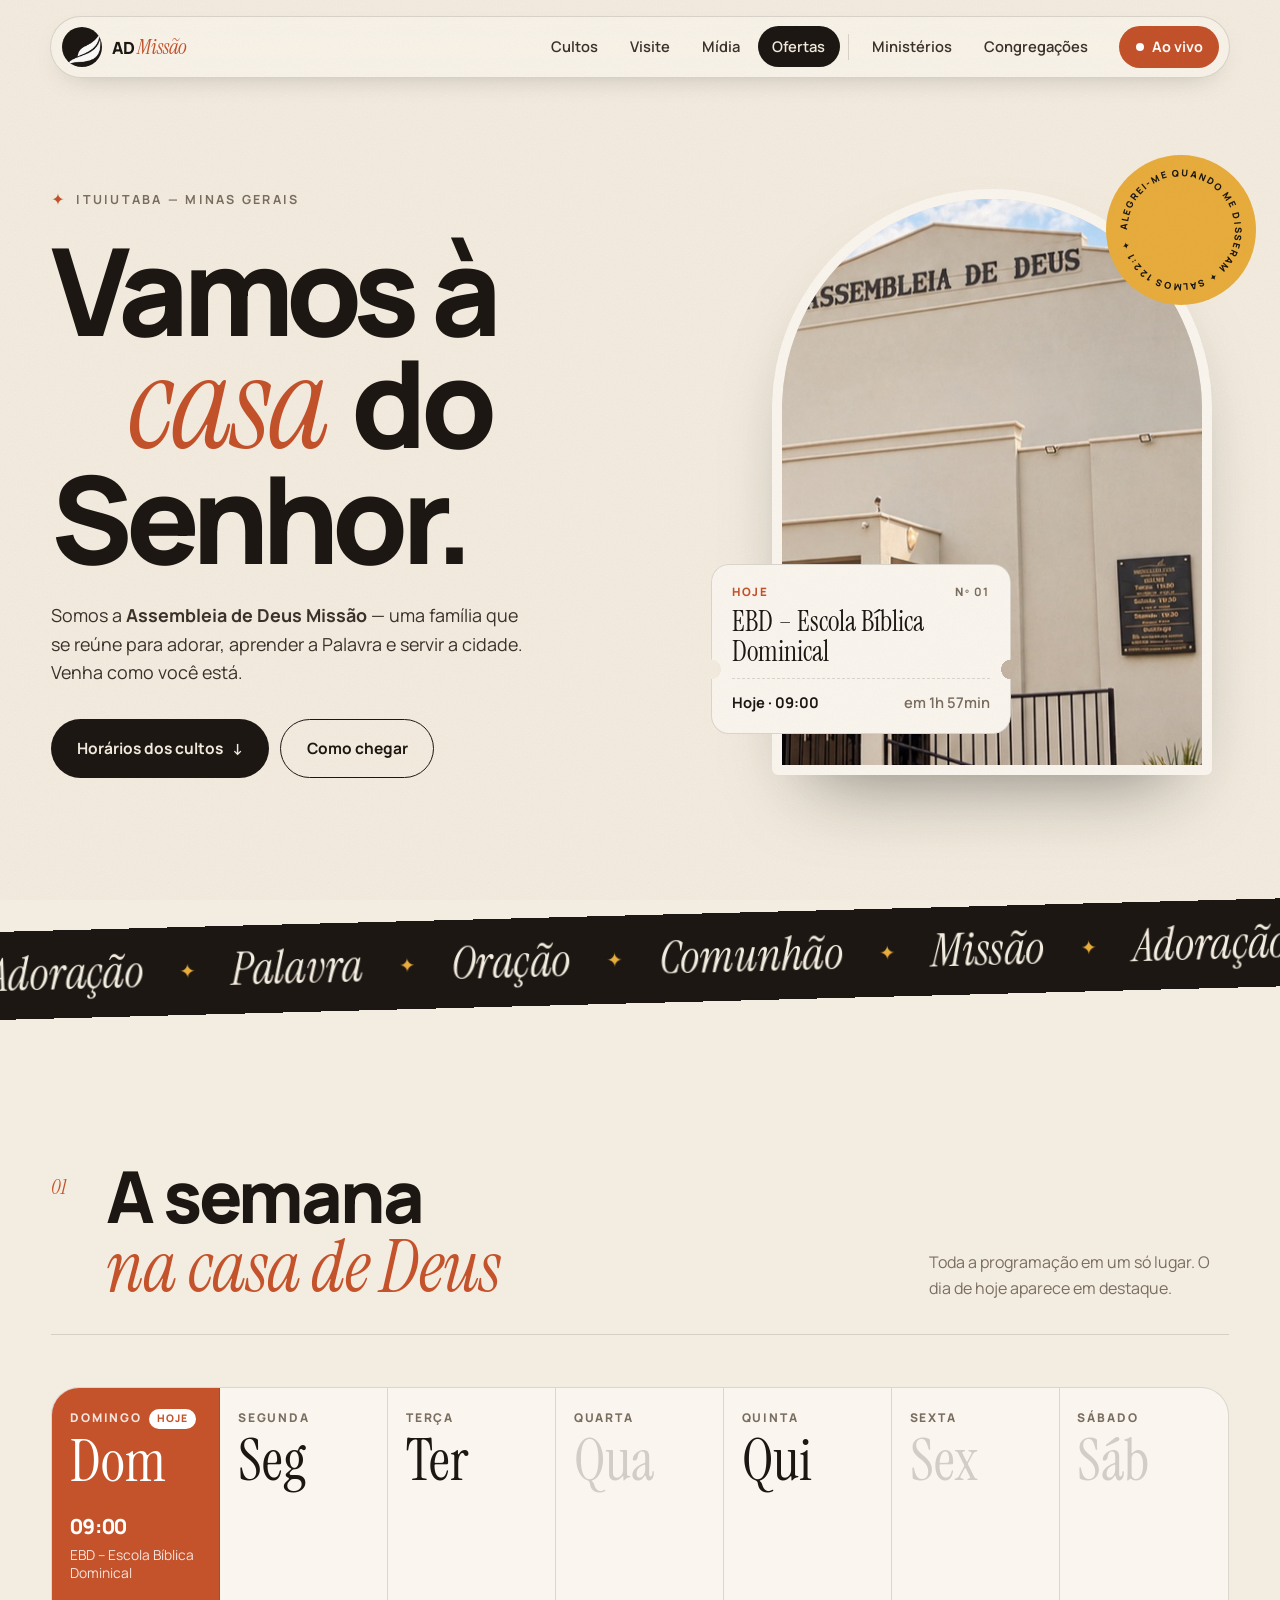
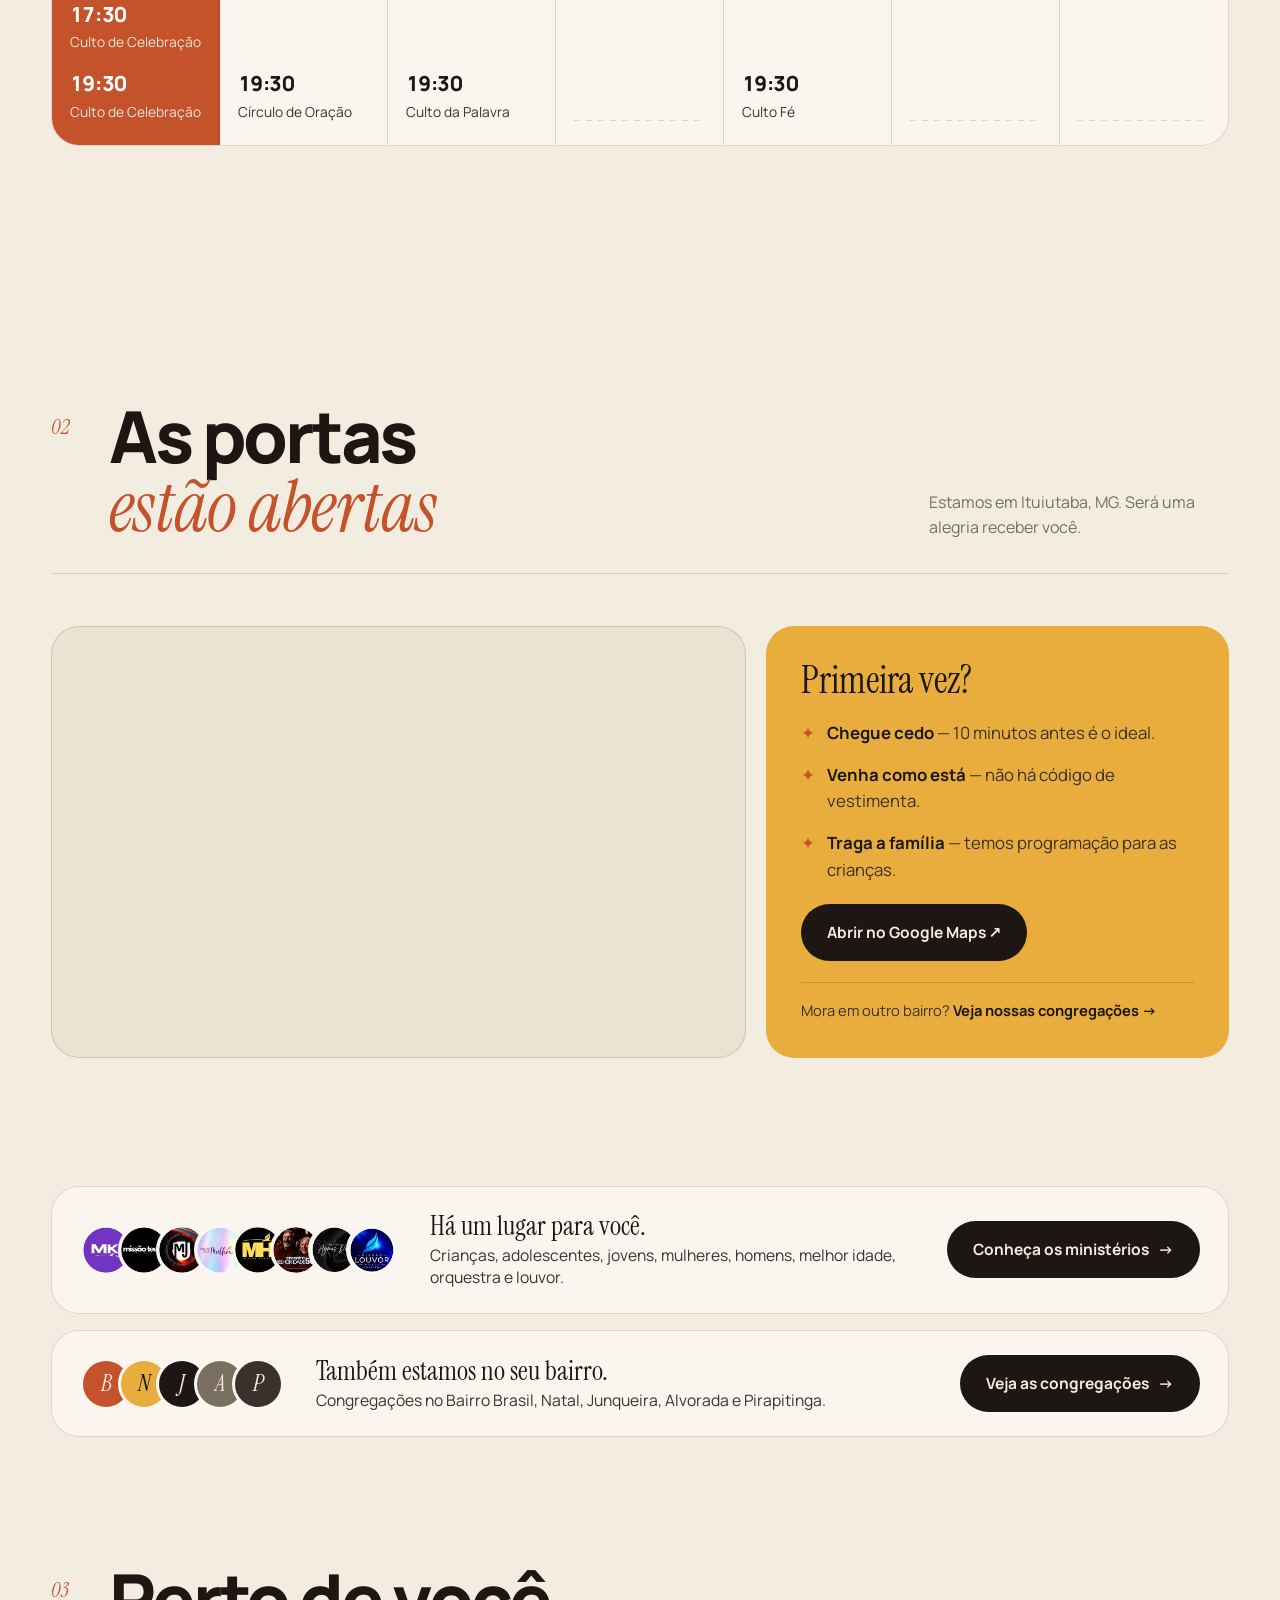
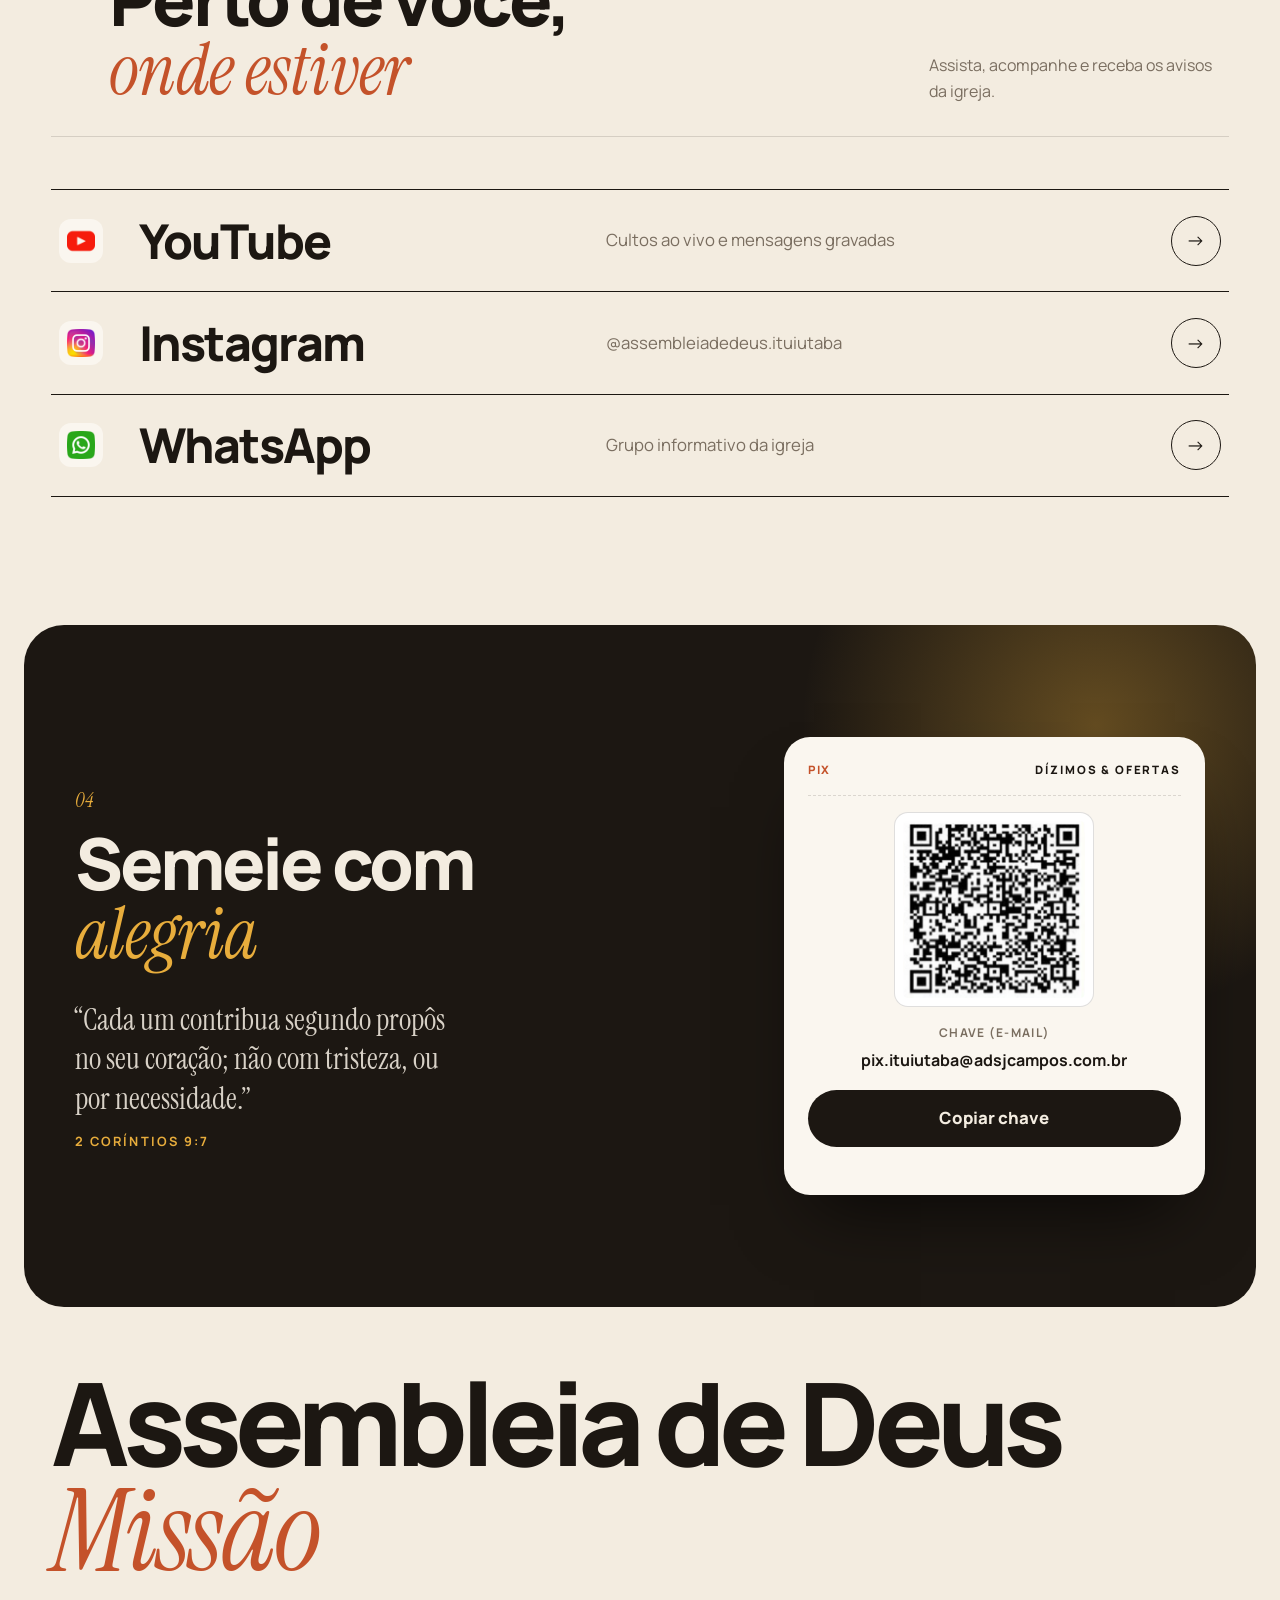
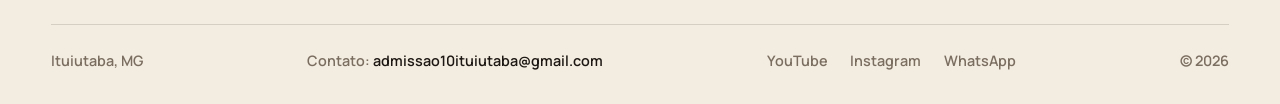
==== commit 97a4dd51: "Rodapé: contato por e-mail (admissao10ituiutaba@gmail.com) - "Contato:" com o e-mail visível e link " ====
--- a/index.html
+++ b/index.html
@@ -28,8 +28,8 @@
         <a href="#midia">Mídia</a>
         <a href="#ofertas">Ofertas</a>
         <span class="nav-sep" aria-hidden="true"></span>
-        <a href="ministerios.html">Ministérios</a>
-        <a href="congregacoes.html">Congregações</a>
+        <a href="ministerios">Ministérios</a>
+        <a href="congregacoes">Congregações</a>
       </nav>
       <a class="live" href="https://www.youtube.com/@assembleiadedeus.ituiutaba/live" target="_blank" rel="noopener">
         <span class="live-dot"></span> Ao vivo
@@ -119,13 +119,13 @@
               <li><b>Traga a família</b> — temos programação para as crianças.</li>
             </ul>
             <a class="pill dark" href="https://www.google.com/maps/search/?api=1&amp;query=Assembleia+de+Deus+Miss%C3%A3o+Ituiutaba" target="_blank" rel="noopener">Abrir no Google Maps ↗</a>
-            <a class="cong-link" href="congregacoes.html">Mora em outro bairro? <b>Veja nossas congregações →</b></a>
+            <a class="cong-link" href="congregacoes">Mora em outro bairro? <b>Veja nossas congregações →</b></a>
           </div>
         </div>
       </section>
       <!-- ============ Chamadas para Ministérios e Congregações ============ -->
       <div class="sec teaser-wrap">
-        <a class="teaser" href="ministerios.html">
+        <a class="teaser" href="ministerios">
           <span class="faces" aria-hidden="true">
             <img src="./assets/missaokids.png" alt="" /><img src="./assets/missaoteens.png" alt="" /><img src="./assets/missaojovem.png" alt="" /><img src="./assets/missaomulheres.png" alt="" /><img src="./assets/missaohomens.png" alt="" /><img src="./assets/melhoridade.png" alt="" /><img src="./assets/orquestra.png" alt="" /><img src="./assets/louvor.png" alt="" />
           </span>
@@ -137,7 +137,7 @@
         </a>
 
         <!-- ============ Chamada para Congregações ============ -->
-        <a class="teaser" href="congregacoes.html">
+        <a class="teaser" href="congregacoes">
           <span class="pins" aria-hidden="true">
             <span style="--c:#c4522a">B</span><span style="--c:#e8ad3c;--t:#1c1712">N</span><span style="--c:#1c1712">J</span><span style="--c:#7a6e60">A</span><span style="--c:#3a322a">P</span>
           </span>
@@ -214,6 +214,7 @@
       <p class="big">Assembleia de Deus <em>Missão</em></p>
       <div class="foot-row">
         <span>Ituiutaba, MG</span>
+        <span class="foot-contact">Contato: <a href="mailto:admissao10ituiutaba@gmail.com">admissao10ituiutaba@gmail.com</a></span>
         <span class="foot-social">
           <a href="https://www.youtube.com/@assembleiadedeus.ituiutaba" target="_blank" rel="noopener">YouTube</a>
           <a href="https://www.instagram.com/assembleiadedeus.ituiutaba" target="_blank" rel="noopener">Instagram</a>
--- a/style.css
+++ b/style.css
@@ -192,6 +192,8 @@
 .foot-social{display:flex;gap:1.4rem}
 .foot-social a{text-decoration:none}
 .foot-social a:hover{color:var(--ember)}
+.foot-contact a{color:var(--ink);text-decoration:none;overflow-wrap:anywhere}
+.foot-contact a:hover{color:var(--ember)}
 
 /* ============ Música – discos ============ */
 .records{display:grid;grid-template-columns:repeat(2,1fr);gap:clamp(1.5rem,4vw,3.5rem);padding-right:clamp(0rem,6vw,5rem)}
@@ -319,11 +321,11 @@
 @media (max-width:900px){
   .nav-sep{width:auto;height:1px;margin:.35rem .6rem}
   .teaser{grid-template-columns:1fr;justify-items:start}
-  /* No celular/tablet o menu vira uma grade de botões: todas as opções à vista, sem rolar para o lado */
+  /* No celular/tablet o menu vira botões que quebram de linha: todas as opções à vista,
+     sem rolar para o lado e sem cortar nomes (cada botão tem a largura do próprio nome) */
   .cg{grid-template-columns:1fr}
-  .cg-list{display:grid;grid-template-columns:repeat(auto-fill,minmax(150px,1fr));gap:.5rem;border-top:0}
-  .cg-tab{display:flex;width:auto;min-width:0;gap:.5rem;padding:.7rem 1rem;border:1.5px solid var(--ink);border-radius:999px;overflow:hidden}
-  .cg-name{white-space:nowrap;overflow:hidden;text-overflow:ellipsis}
+  .cg-list{flex-direction:row;flex-wrap:wrap;gap:.5rem;border-top:0}
+  .cg-tab{display:flex;flex:1 1 auto;width:auto;gap:.5rem;padding:.7rem 1rem;border:1.5px solid var(--ink);border-radius:999px;overflow:hidden;white-space:nowrap}
   .cg-tab:hover,.cg-tab[aria-selected="true"]{padding-left:1rem}
   .cg-tab::after{display:none}
   .cg-no{font-size:.95rem}
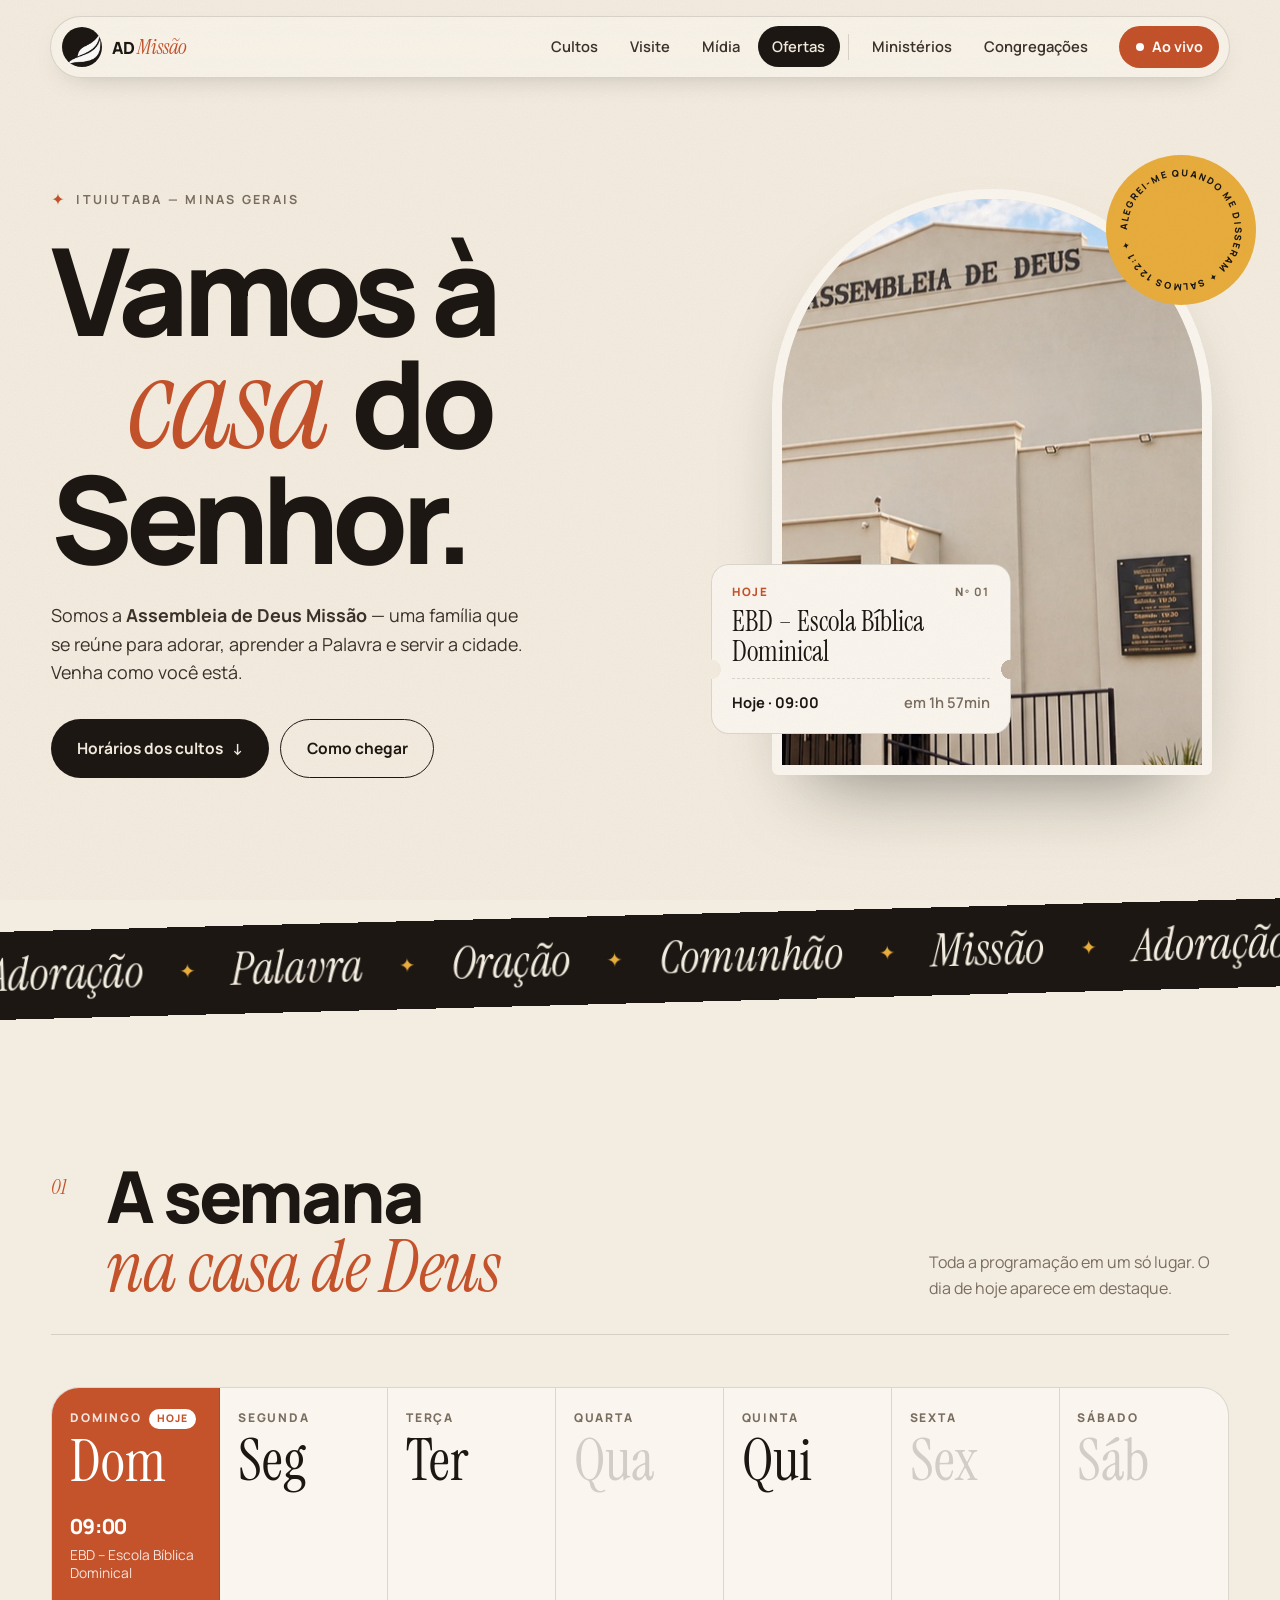
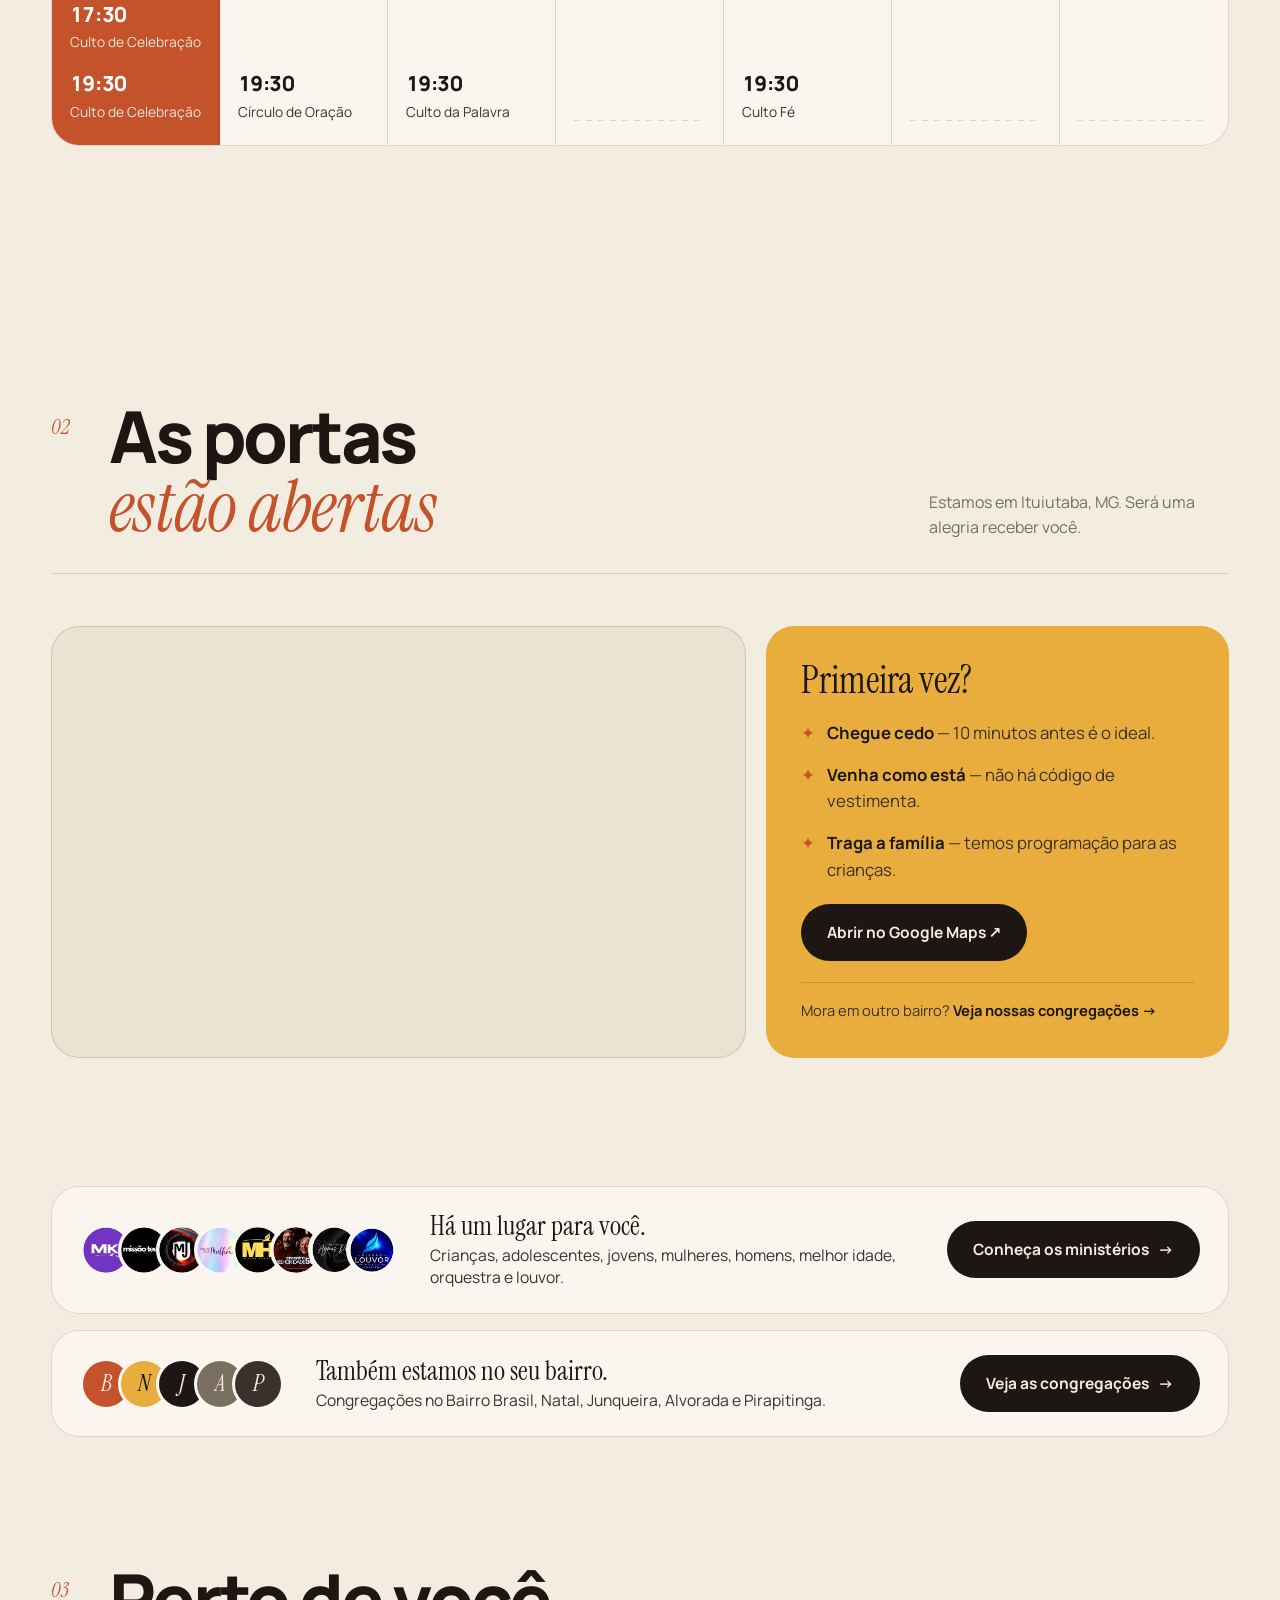
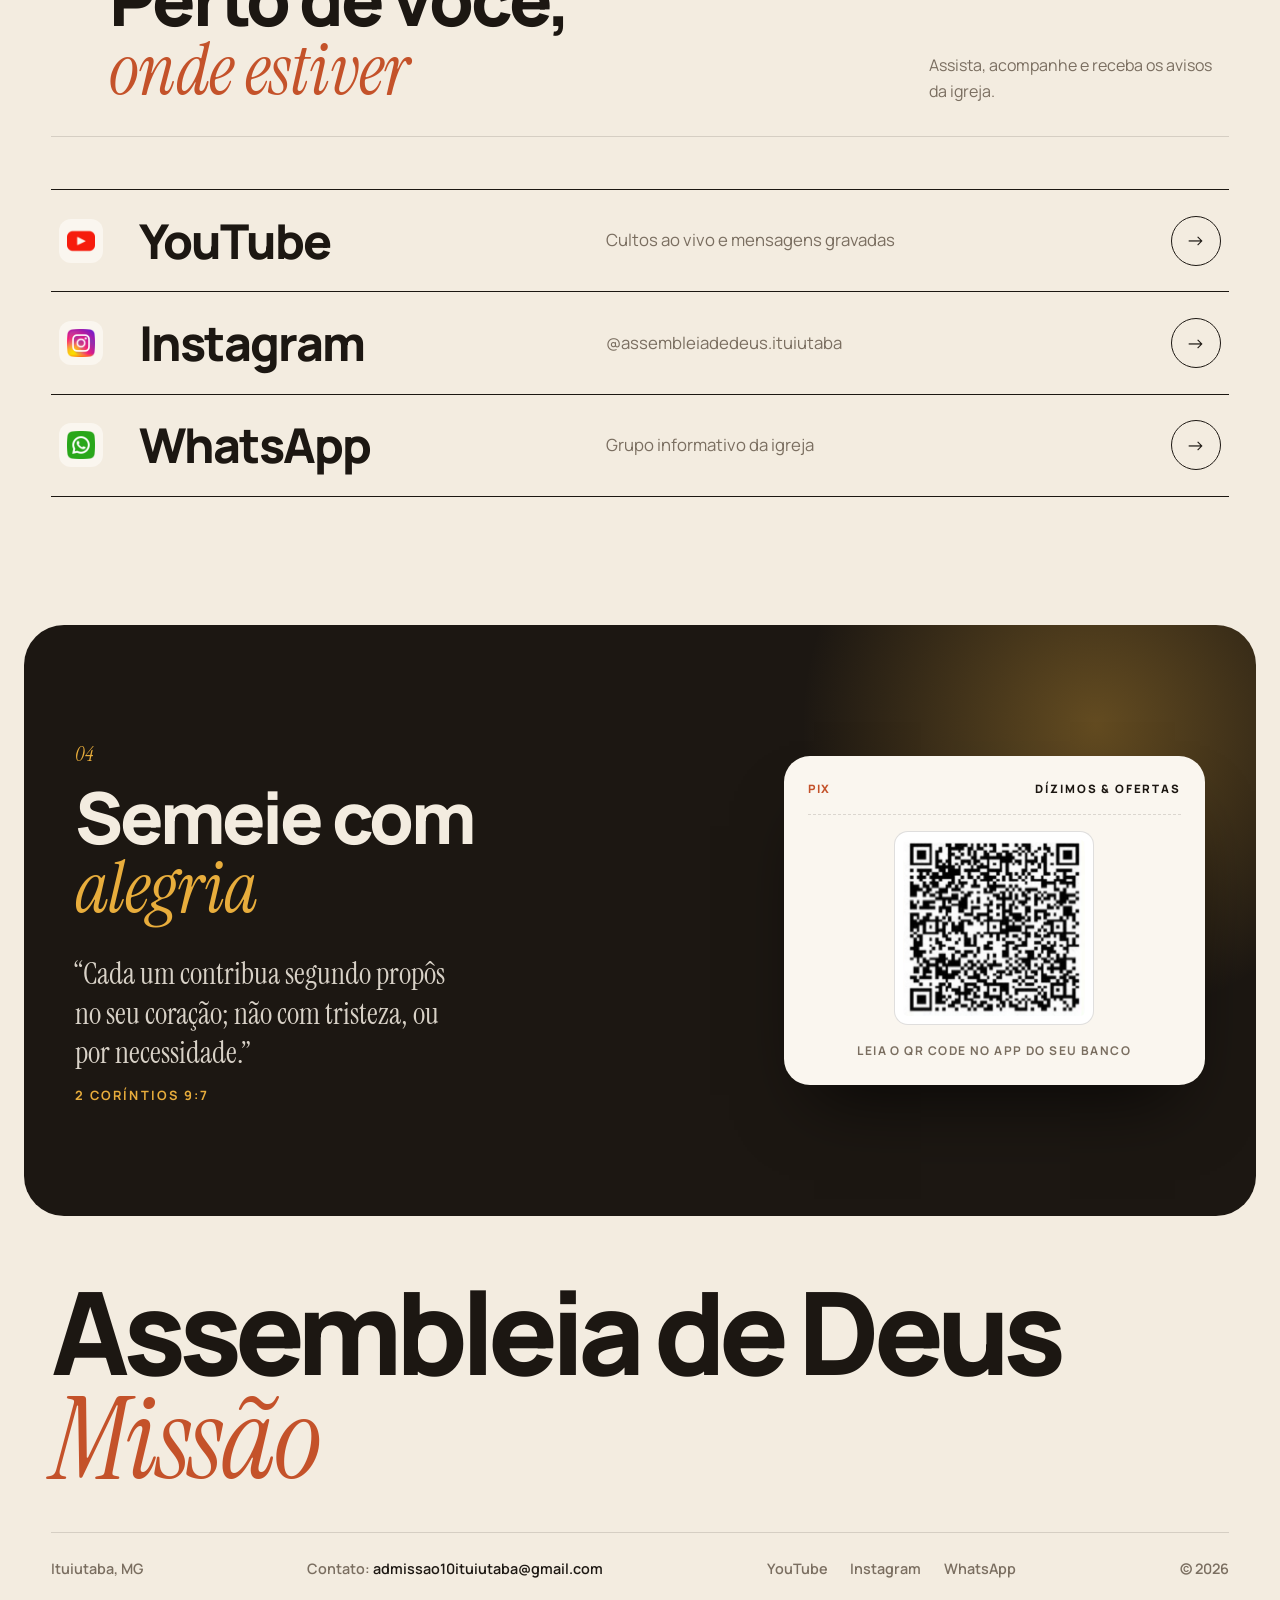
==== commit 4d37073c: "PIX: retirar temporariamente a chave (e-mail) - Cartão PIX mostra só o QR Code, com "Leia o QR Code " ====
--- a/index.html
+++ b/index.html
@@ -200,10 +200,7 @@
               <span>PIX</span><span>Dízimos &amp; ofertas</span>
             </div>
             <img class="pix-qr" src="./assets/qrcode.png" alt="QR Code para contribuição via PIX" />
-            <p class="pix-label">Chave (e-mail)</p>
-            <code id="pixKey">pix.ituiutaba@adsjcampos.com.br</code>
-            <button type="button" id="copyPix"><span class="copy-label">Copiar chave</span></button>
-            <span class="ok" id="copyOk" role="status"></span>
+            <p class="pix-label">Leia o QR Code no app do seu banco</p>
           </div>
         </div>
       </section>
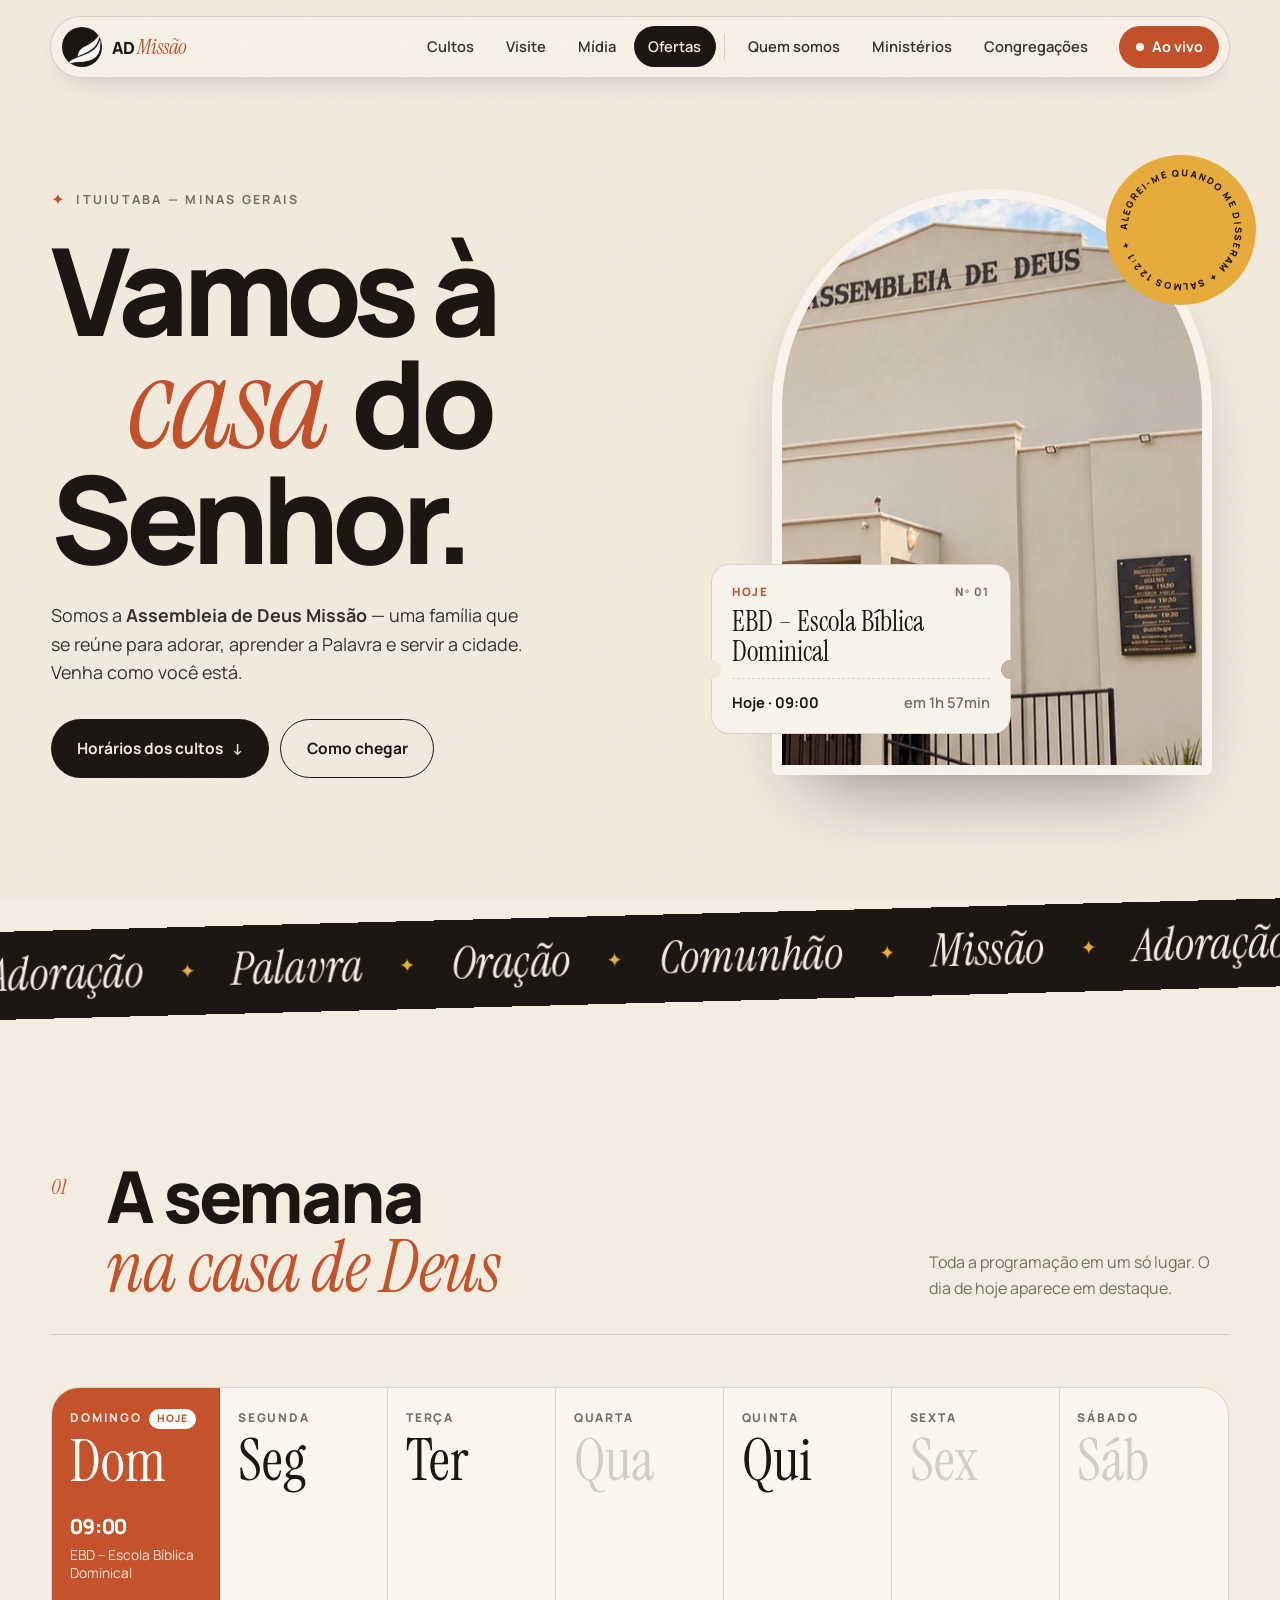
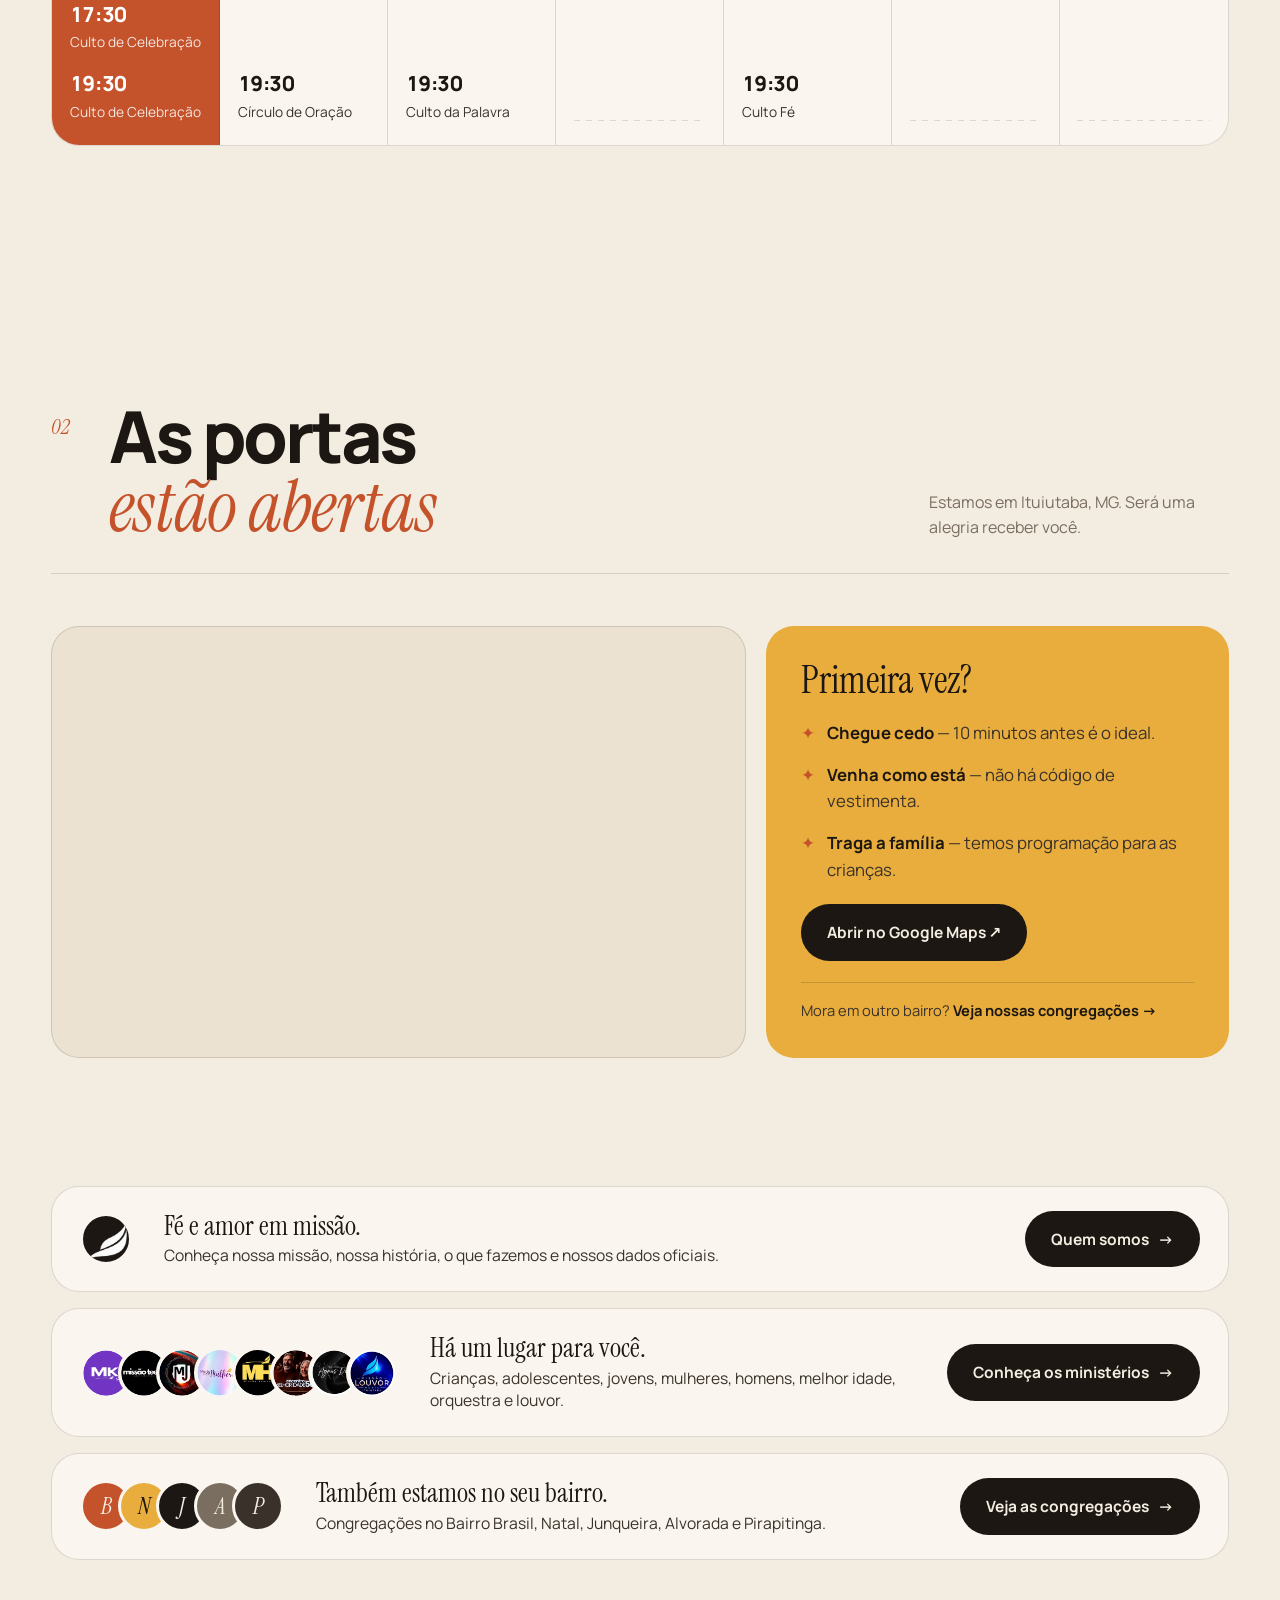
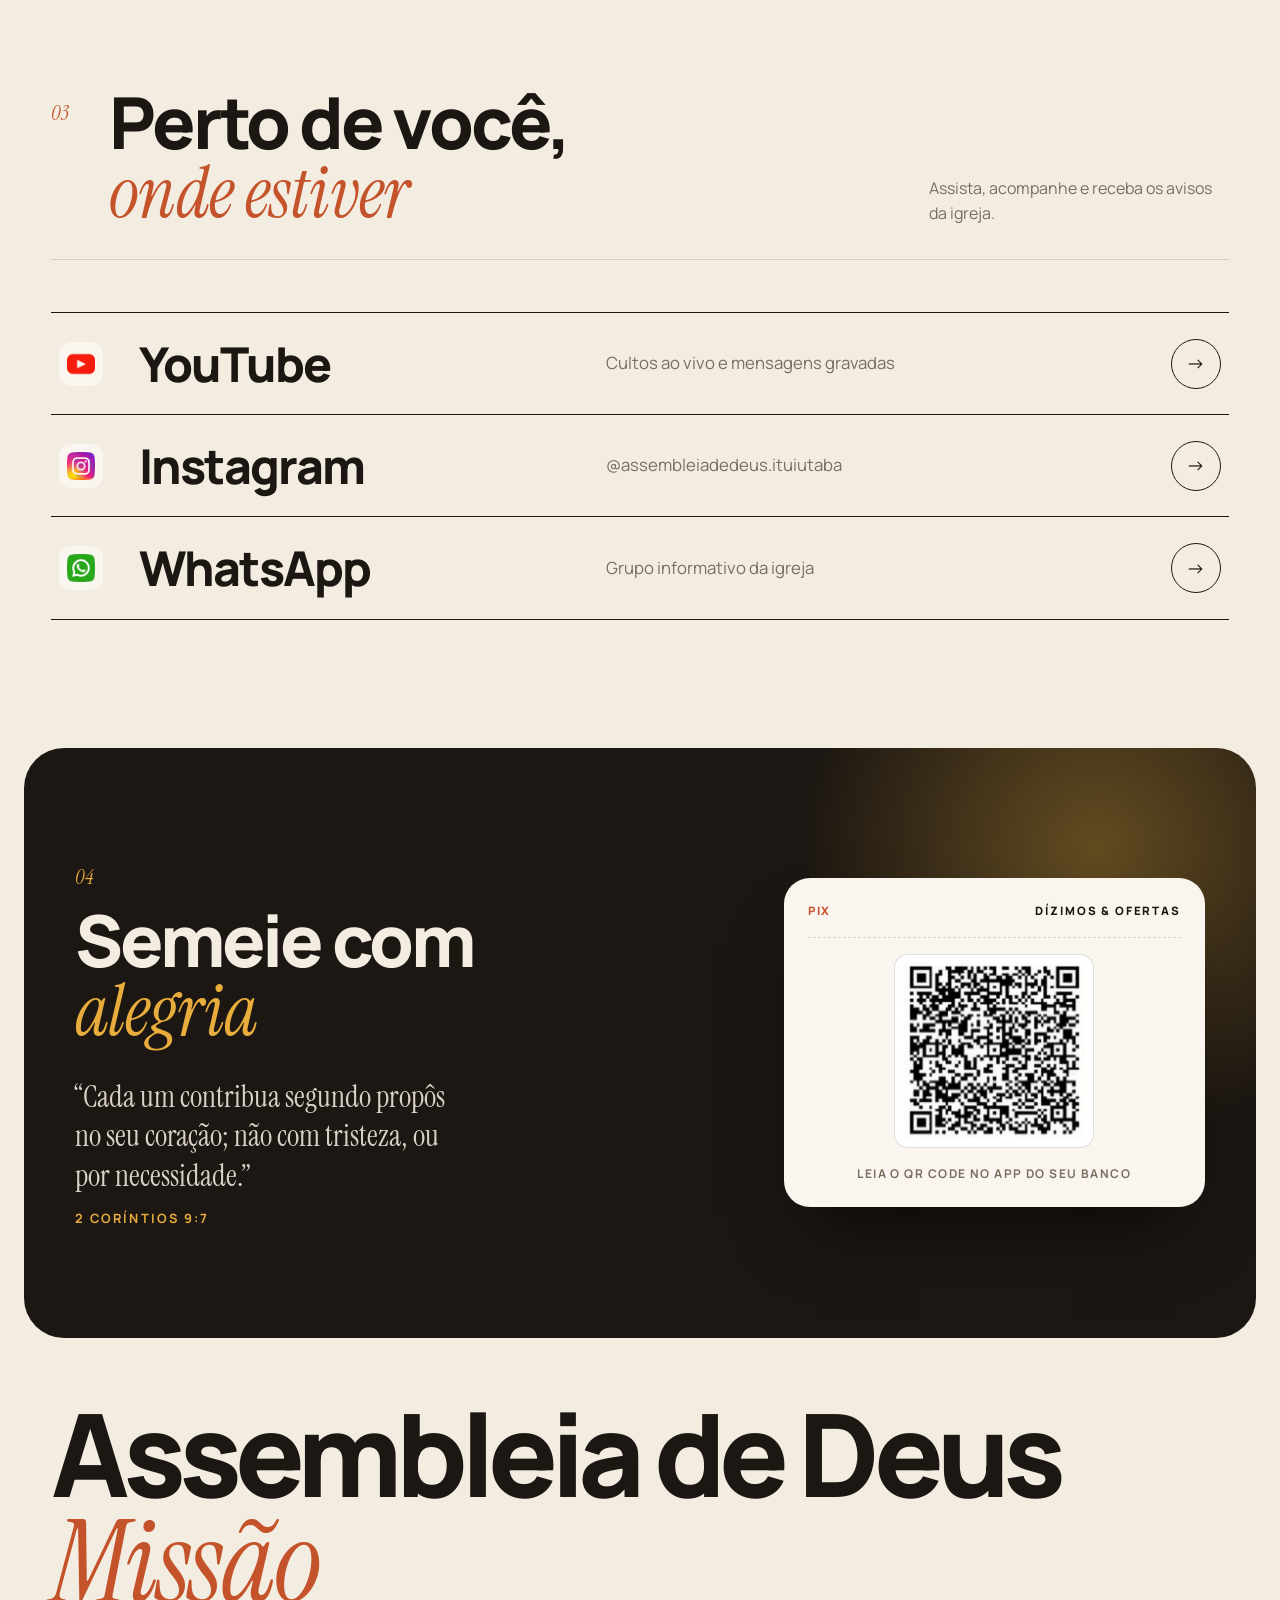
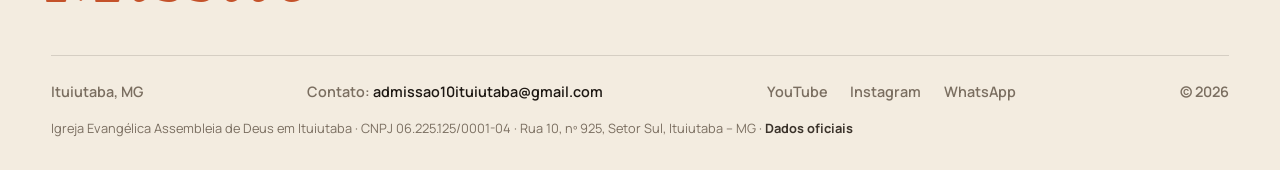
==== commit e5dc287e: "Página Quem somos e dados oficiais (CNPJ) no rodapé Transparência exigida para programas de organiza" ====
--- a/index.html
+++ b/index.html
@@ -28,6 +28,7 @@
         <a href="#midia">Mídia</a>
         <a href="#ofertas">Ofertas</a>
         <span class="nav-sep" aria-hidden="true"></span>
+        <a href="quem-somos">Quem somos</a>
         <a href="ministerios">Ministérios</a>
         <a href="congregacoes">Congregações</a>
       </nav>
@@ -123,8 +124,17 @@
           </div>
         </div>
       </section>
-      <!-- ============ Chamadas para Ministérios e Congregações ============ -->
+      <!-- ============ Chamadas para Quem somos, Ministérios e Congregações ============ -->
       <div class="sec teaser-wrap">
+        <a class="teaser" href="quem-somos">
+          <span class="faces" aria-hidden="true"><img src="./assets/logo.png" alt="" style="background:var(--ink)" /></span>
+          <span class="teaser-text">
+            <b>Fé e amor em missão.</b>
+            Conheça nossa missão, nossa história, o que fazemos e nossos dados oficiais.
+          </span>
+          <span class="pill dark">Quem somos <span>→</span></span>
+        </a>
+
         <a class="teaser" href="ministerios">
           <span class="faces" aria-hidden="true">
             <img src="./assets/missaokids.png" alt="" /><img src="./assets/missaoteens.png" alt="" /><img src="./assets/missaojovem.png" alt="" /><img src="./assets/missaomulheres.png" alt="" /><img src="./assets/missaohomens.png" alt="" /><img src="./assets/melhoridade.png" alt="" /><img src="./assets/orquestra.png" alt="" /><img src="./assets/louvor.png" alt="" />
@@ -219,6 +229,7 @@
         </span>
         <span>© <span id="year">2026</span></span>
       </div>
+      <p class="foot-legal">Igreja Evangélica Assembleia de Deus em Ituiutaba · CNPJ 06.225.125/0001-04 · Rua 10, nº 925, Setor Sul, Ituiutaba – MG · <a href="quem-somos#dados">Dados oficiais</a></p>
     </footer>
 
     <script src="script.js"></script>
--- a/style.css
+++ b/style.css
@@ -194,6 +194,9 @@
 .foot-social a:hover{color:var(--ember)}
 .foot-contact a{color:var(--ink);text-decoration:none;overflow-wrap:anywhere}
 .foot-contact a:hover{color:var(--ember)}
+.foot-legal{margin-top:1rem;font-size:.8rem;color:var(--muted);line-height:1.5}
+.foot-legal a{color:var(--ink-2);font-weight:700;text-decoration:none}
+.foot-legal a:hover{color:var(--ember)}
 
 /* ============ Música – discos ============ */
 .records{display:grid;grid-template-columns:repeat(2,1fr);gap:clamp(1.5rem,4vw,3.5rem);padding-right:clamp(0rem,6vw,5rem)}
@@ -338,6 +341,45 @@
   .cg-actions .pill{font-size:.84rem;padding:.75rem 1.05rem}
 }
 
+/* ============ Quem somos ============ */
+.qs-mission{display:grid;grid-template-columns:1.3fr 1fr;gap:1.25rem;align-items:stretch}
+.qs-quote{background:var(--ink);color:var(--cream);border-radius:999px 999px 28px 28px;padding:clamp(3.5rem,8vw,6rem) clamp(1.5rem,4vw,3rem) clamp(2rem,4vw,3rem);font-family:var(--serif);font-size:clamp(1.8rem,3.4vw,2.8rem);line-height:1.12;text-align:center;display:flex;flex-direction:column;justify-content:center;gap:1.4rem}
+.qs-quote em{color:var(--sun)}
+.qs-quote cite{text-transform:none;letter-spacing:normal;font-weight:500;font-family:var(--sans);font-style:normal;font-size:.85rem;line-height:1.5;color:rgba(243,236,224,.7);max-width:46ch;margin:0 auto}
+.qs-pillars{list-style:none;display:grid;gap:.9rem;align-content:center}
+.qs-pillars li{background:var(--paper);border:1px solid var(--line);border-radius:22px;padding:1.3rem 1.4rem;color:var(--ink-2)}
+.qs-pillars b{display:block;font-family:var(--serif);font-weight:400;font-size:1.8rem;color:var(--ember);line-height:1.1;margin-bottom:.2rem}
+.qs-timeline{list-style:none;position:relative;display:grid;gap:1rem;padding-left:2.2rem}
+.qs-timeline::before{content:"";position:absolute;left:.55rem;top:.6rem;bottom:.6rem;width:2px;background:repeating-linear-gradient(var(--ember) 0 6px,transparent 6px 12px)}
+.qs-timeline li{position:relative;background:var(--paper);border:1px solid var(--line);border-radius:22px;padding:1.3rem 1.5rem}
+.qs-timeline li::before{content:"";position:absolute;left:-2.05rem;top:1.55rem;width:14px;height:14px;border-radius:50%;background:var(--sun);border:3px solid var(--cream);box-shadow:0 0 0 1.5px var(--ember)}
+.qs-when{font-size:.72rem;font-weight:800;letter-spacing:.16em;text-transform:uppercase;color:var(--ember)}
+.qs-timeline h3{font-family:var(--serif);font-weight:400;font-size:1.7rem;line-height:1.1;margin:.2rem 0 .4rem}
+.qs-timeline p{color:var(--ink-2);max-width:70ch}
+.qs-cards{display:grid;grid-template-columns:repeat(3,1fr);gap:1rem}
+.qs-card{display:flex;flex-direction:column;gap:.6rem;background:var(--paper);border:1px solid var(--line);border-radius:26px;padding:1.6rem;text-decoration:none;transition:transform .4s var(--ease),box-shadow .4s}
+.qs-card:hover{transform:translateY(-5px);box-shadow:0 30px 50px -30px rgba(28,23,18,.45)}
+.qs-card h3{font-weight:800;font-size:1.25rem;letter-spacing:-.02em}
+.qs-card p{color:var(--ink-2);font-size:.96rem;line-height:1.5}
+.qs-more{margin-top:auto;font-weight:700;font-size:.9rem;color:var(--ember)}
+.qs-data{display:grid;grid-template-columns:repeat(2,1fr);border-top:1px solid var(--ink)}
+.qs-data div{padding:1.2rem .5rem;border-bottom:1px solid var(--ink)}
+.qs-data div:nth-child(odd){padding-right:1.5rem}
+.qs-data dt{font-size:.72rem;font-weight:800;letter-spacing:.14em;text-transform:uppercase;color:var(--muted);margin-bottom:.3rem}
+.qs-data dd{font-weight:700;font-size:1.05rem;line-height:1.4}
+@media (max-width:900px){
+  .qs-mission{grid-template-columns:1fr}
+  .qs-cards{grid-template-columns:repeat(2,1fr)}
+  .qs-data{grid-template-columns:1fr}
+  .qs-data div:nth-child(odd){padding-right:.5rem}
+}
+@media (max-width:640px){
+  .qs-cards{grid-template-columns:1fr}
+  .qs-timeline{padding-left:1.8rem}
+  .qs-timeline li::before{left:-1.65rem}
+  .qs-timeline::before{left:.4rem}
+}
+
 /* ============ Movimento ============ */
 .js .rv{opacity:0;transform:translateY(40px);transition:opacity 1s var(--ease),transform 1s var(--ease);transition-delay:var(--d,0s)}
 .js .rv.in{opacity:1;transform:none}
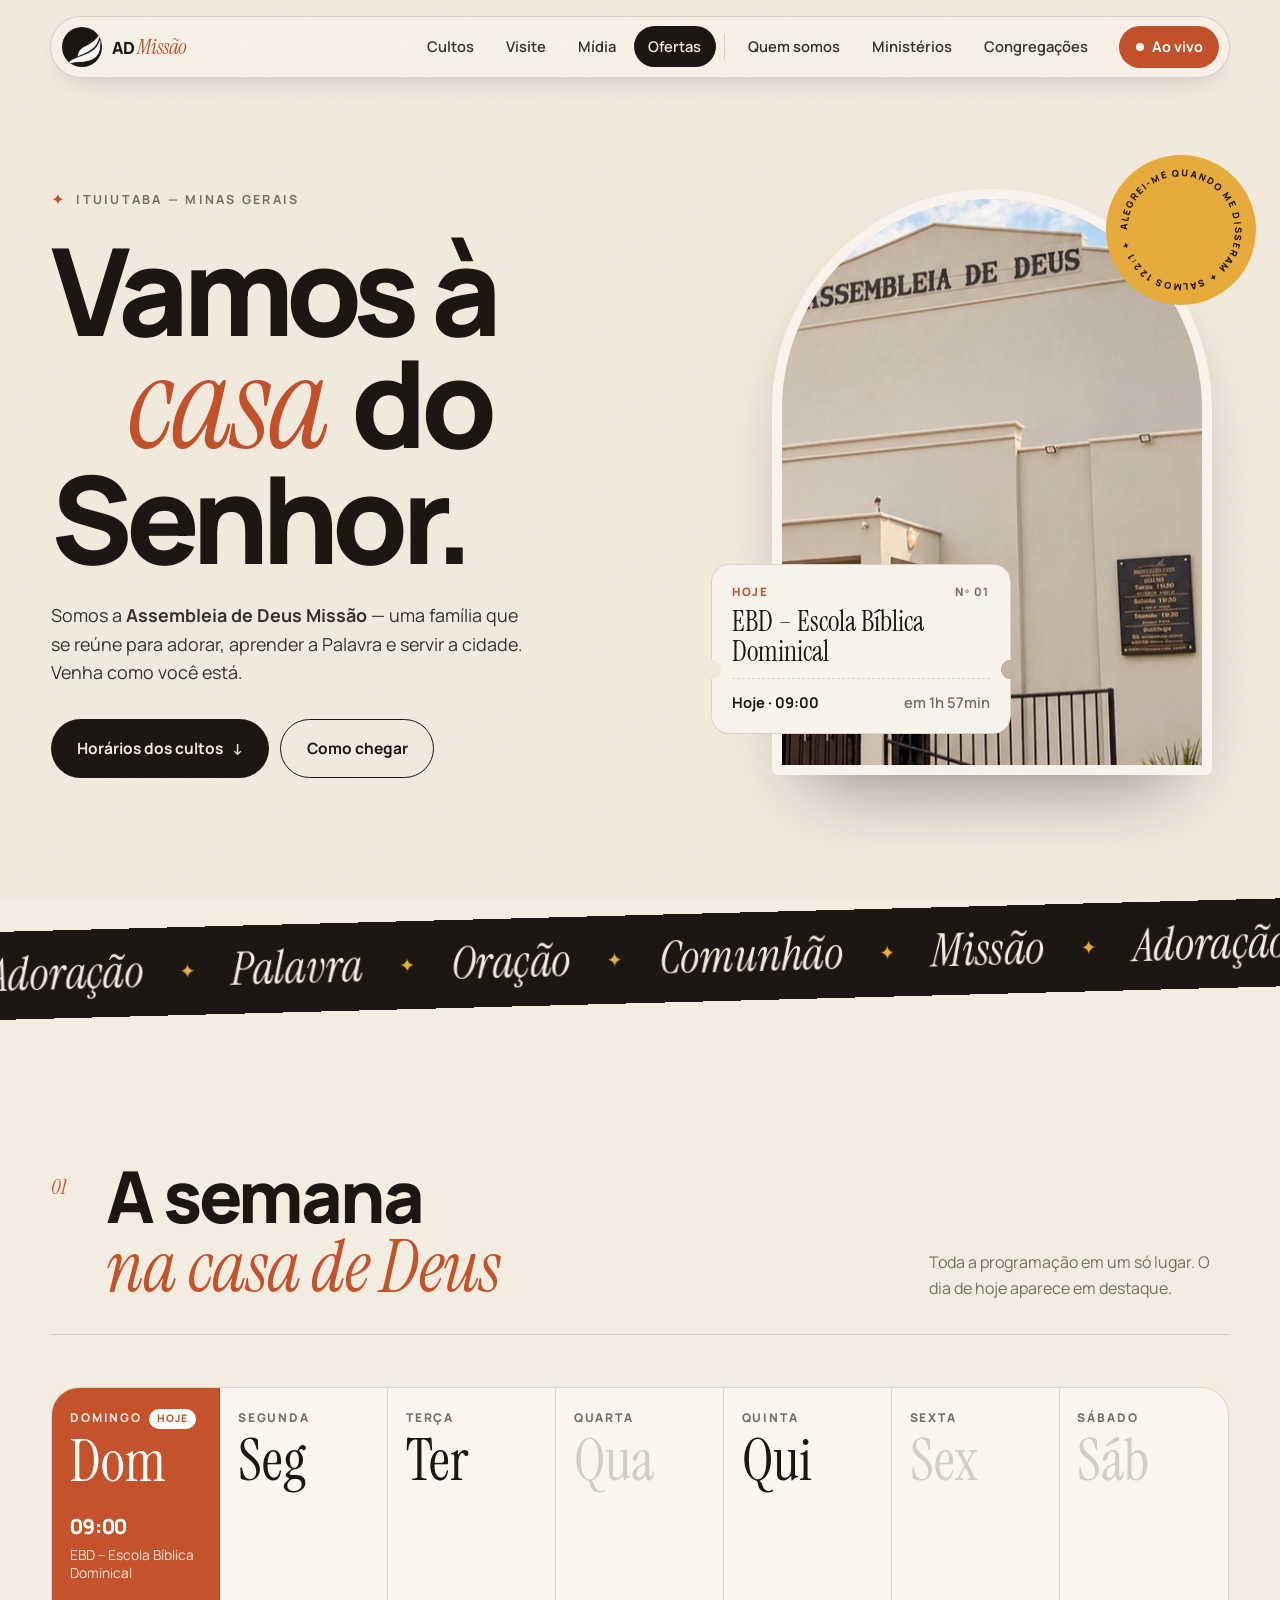
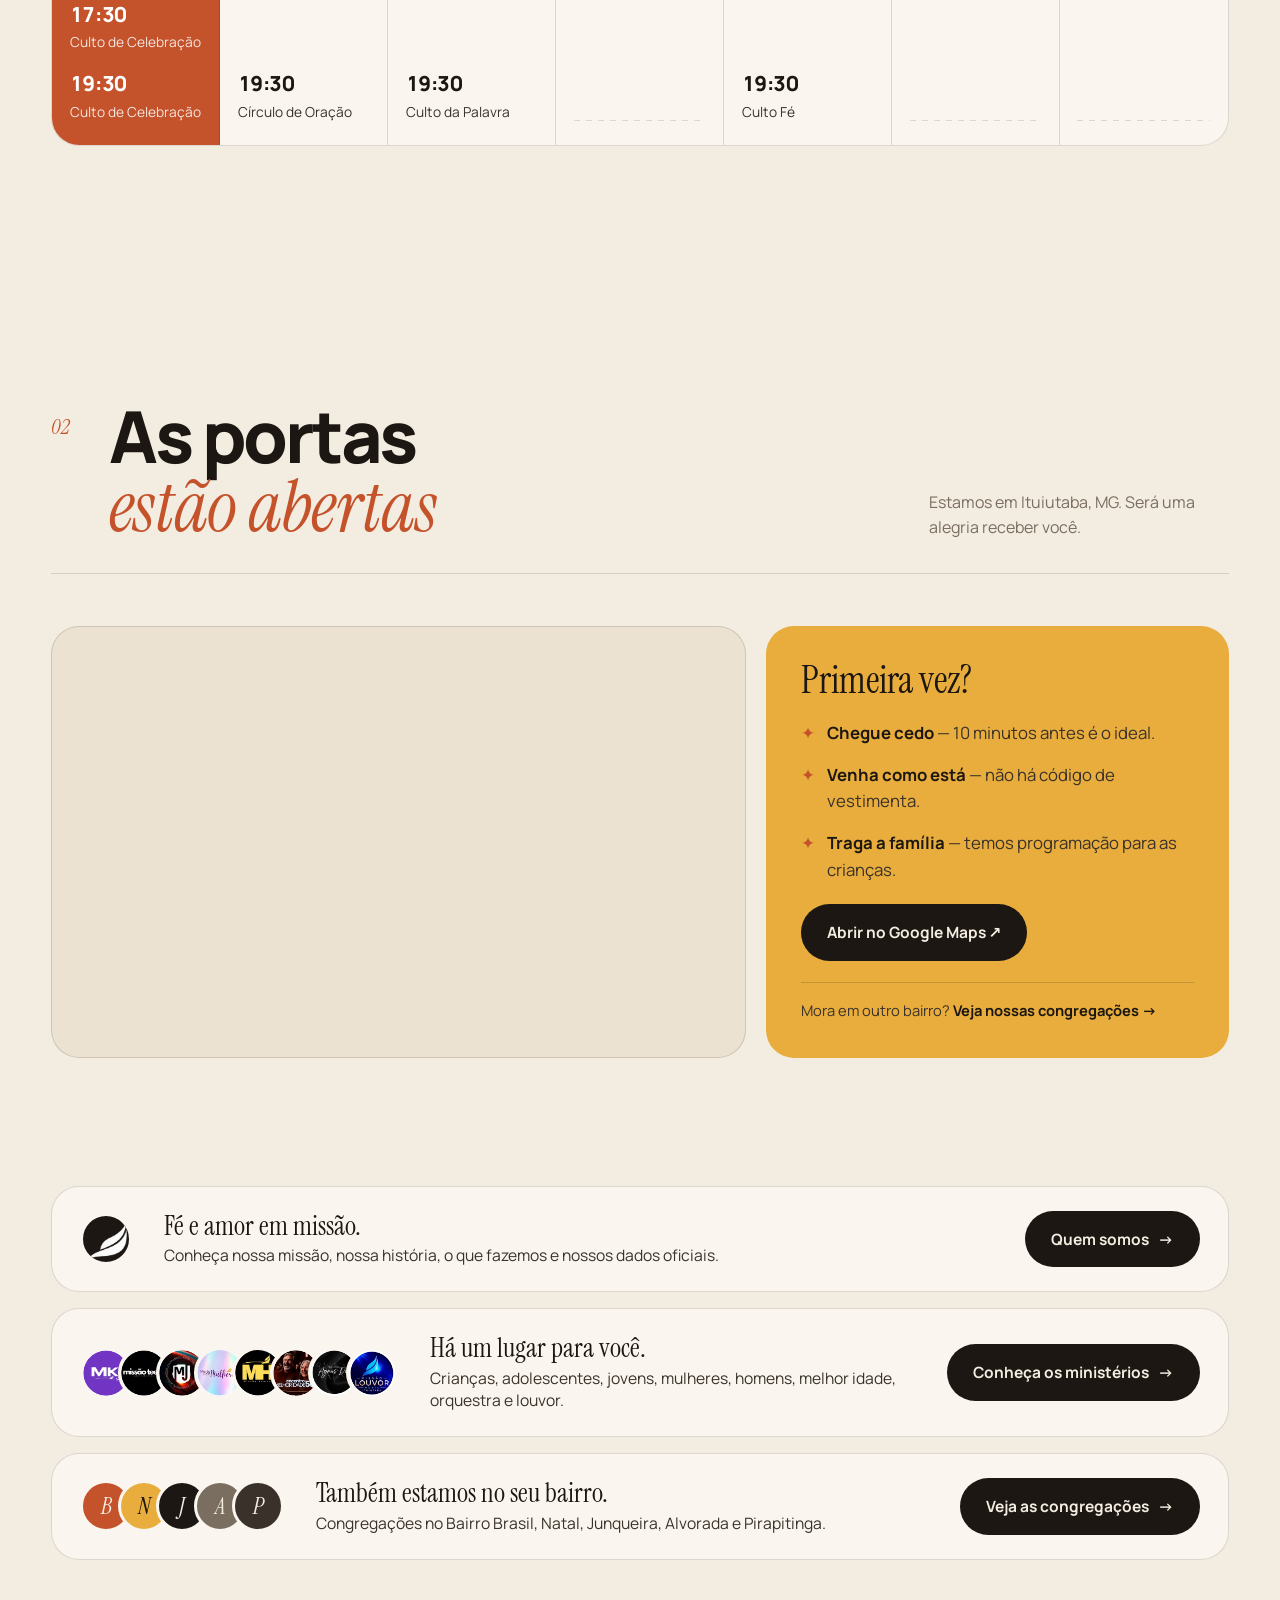
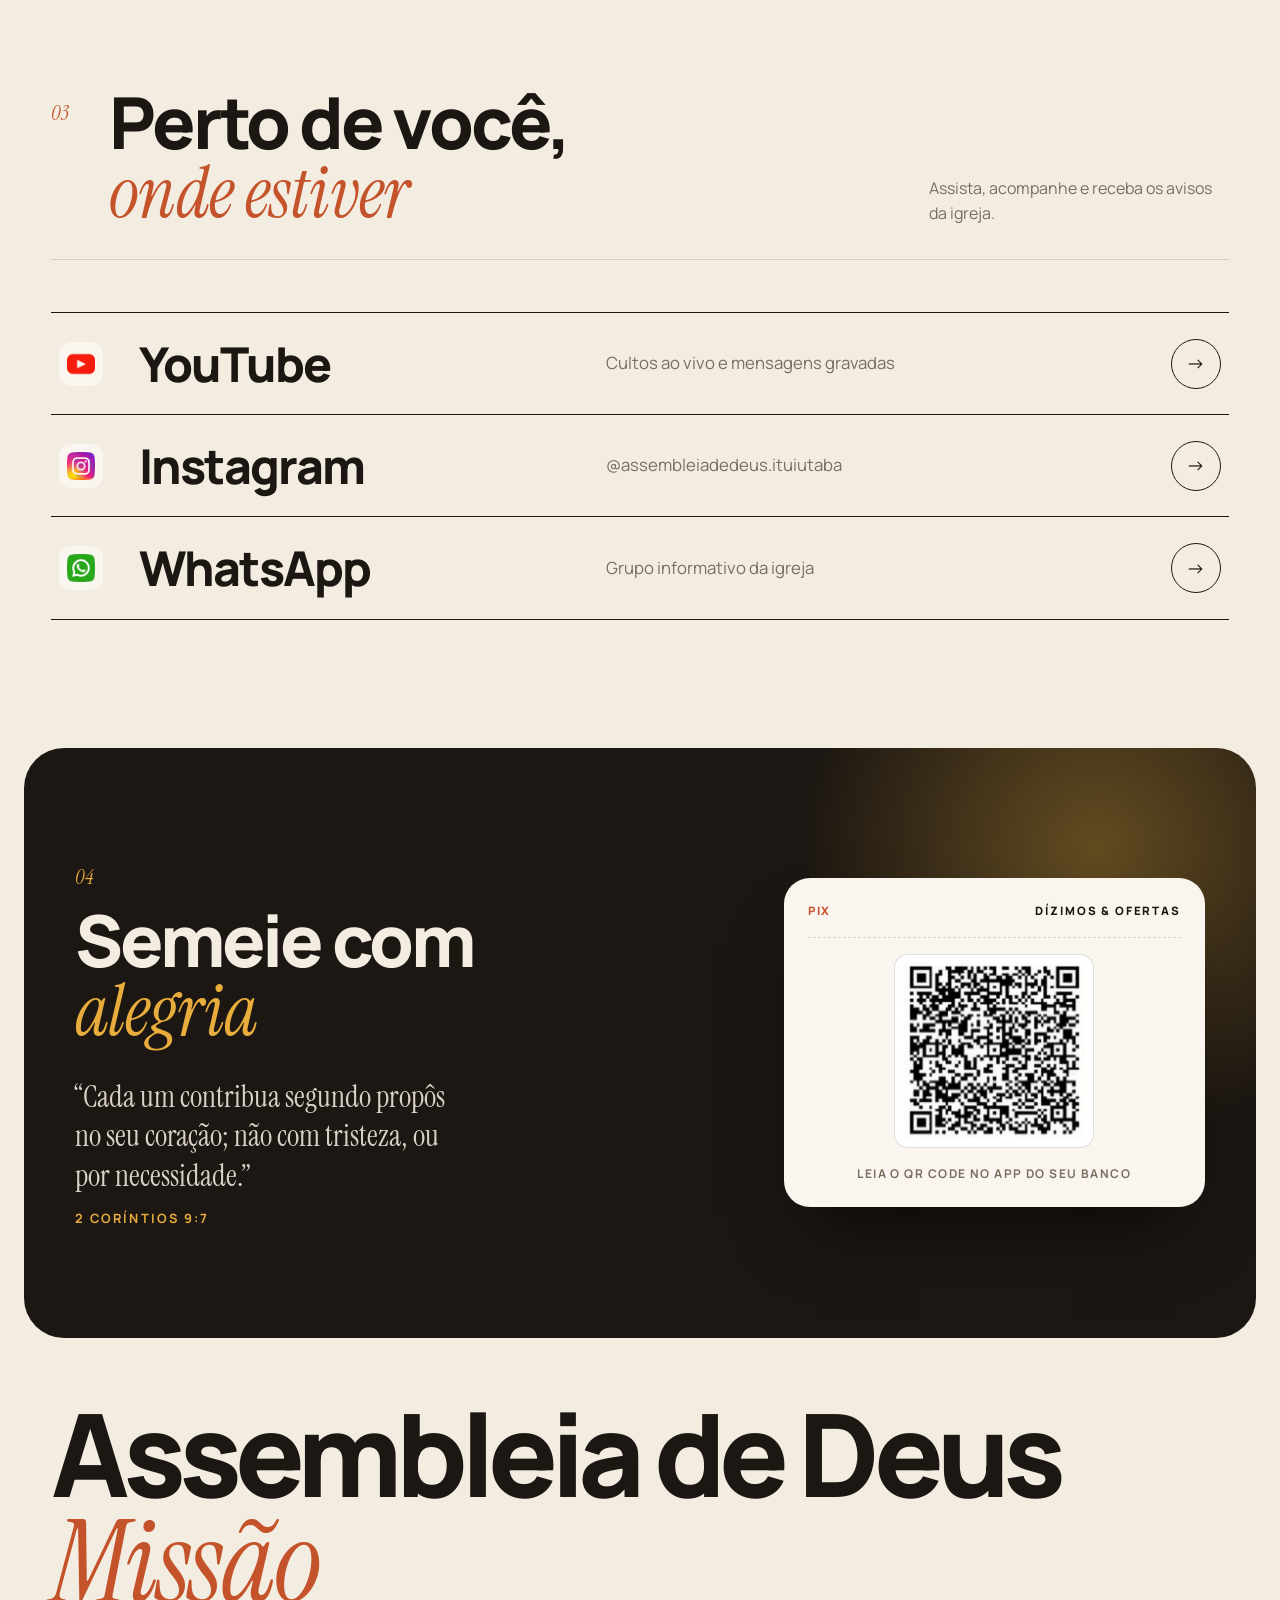
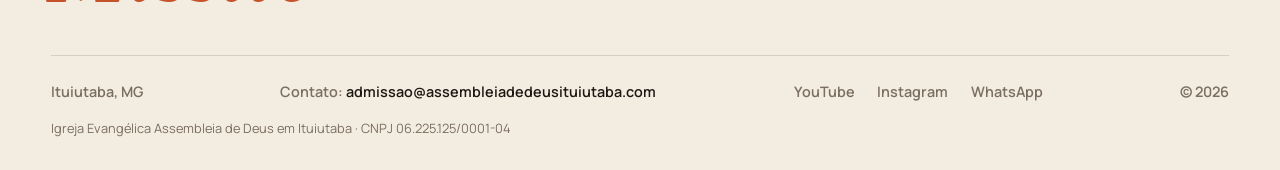
==== commit 76016827: "E-mail com domínio próprio e dados oficiais só com o necessário - Contato: admissao@assembleiadedeus" ====
--- a/index.html
+++ b/index.html
@@ -221,7 +221,7 @@
       <p class="big">Assembleia de Deus <em>Missão</em></p>
       <div class="foot-row">
         <span>Ituiutaba, MG</span>
-        <span class="foot-contact">Contato: <a href="mailto:admissao10ituiutaba@gmail.com">admissao10ituiutaba@gmail.com</a></span>
+        <span class="foot-contact">Contato: <a href="mailto:admissao@assembleiadedeusituiutaba.com">admissao@assembleiadedeusituiutaba.com</a></span>
         <span class="foot-social">
           <a href="https://www.youtube.com/@assembleiadedeus.ituiutaba" target="_blank" rel="noopener">YouTube</a>
           <a href="https://www.instagram.com/assembleiadedeus.ituiutaba" target="_blank" rel="noopener">Instagram</a>
@@ -229,7 +229,7 @@
         </span>
         <span>© <span id="year">2026</span></span>
       </div>
-      <p class="foot-legal">Igreja Evangélica Assembleia de Deus em Ituiutaba · CNPJ 06.225.125/0001-04 · Rua 10, nº 925, Setor Sul, Ituiutaba – MG · <a href="quem-somos#dados">Dados oficiais</a></p>
+      <p class="foot-legal">Igreja Evangélica Assembleia de Deus em Ituiutaba · CNPJ 06.225.125/0001-04</p>
     </footer>
 
     <script src="script.js"></script>
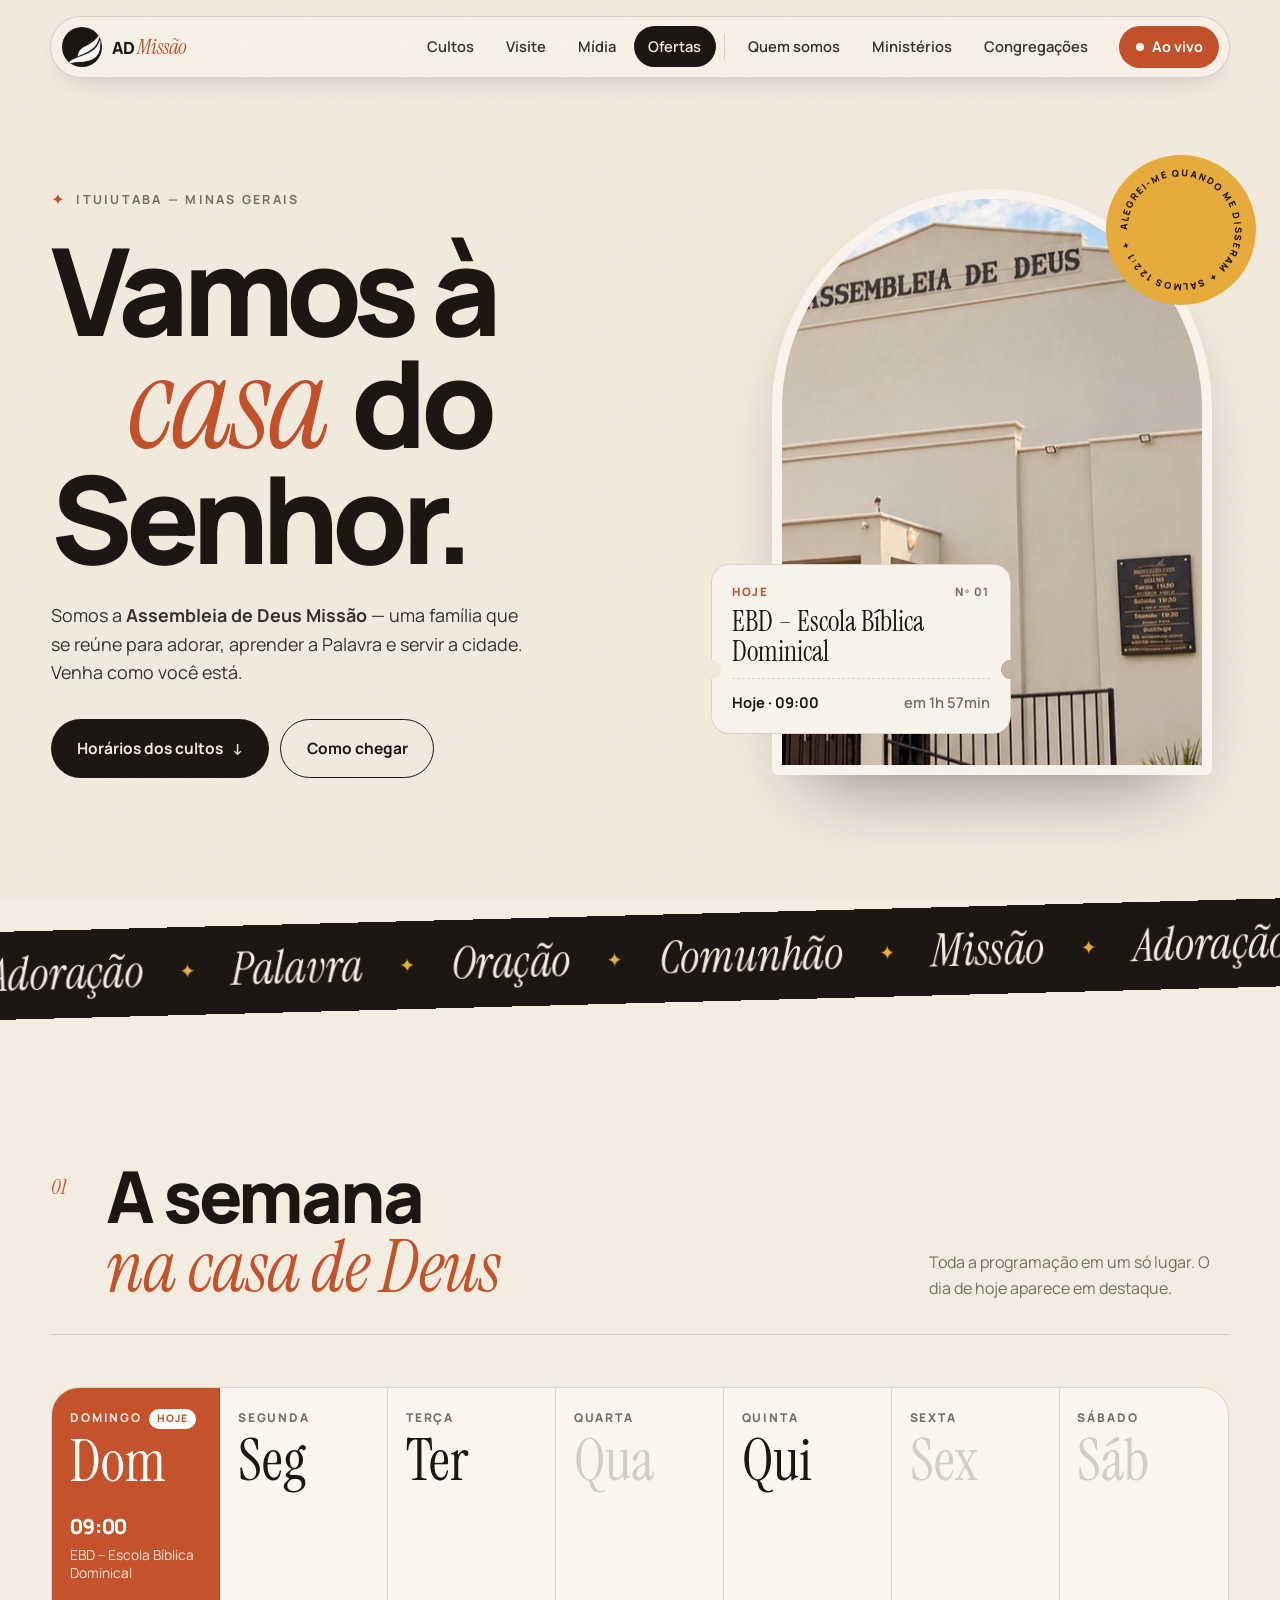
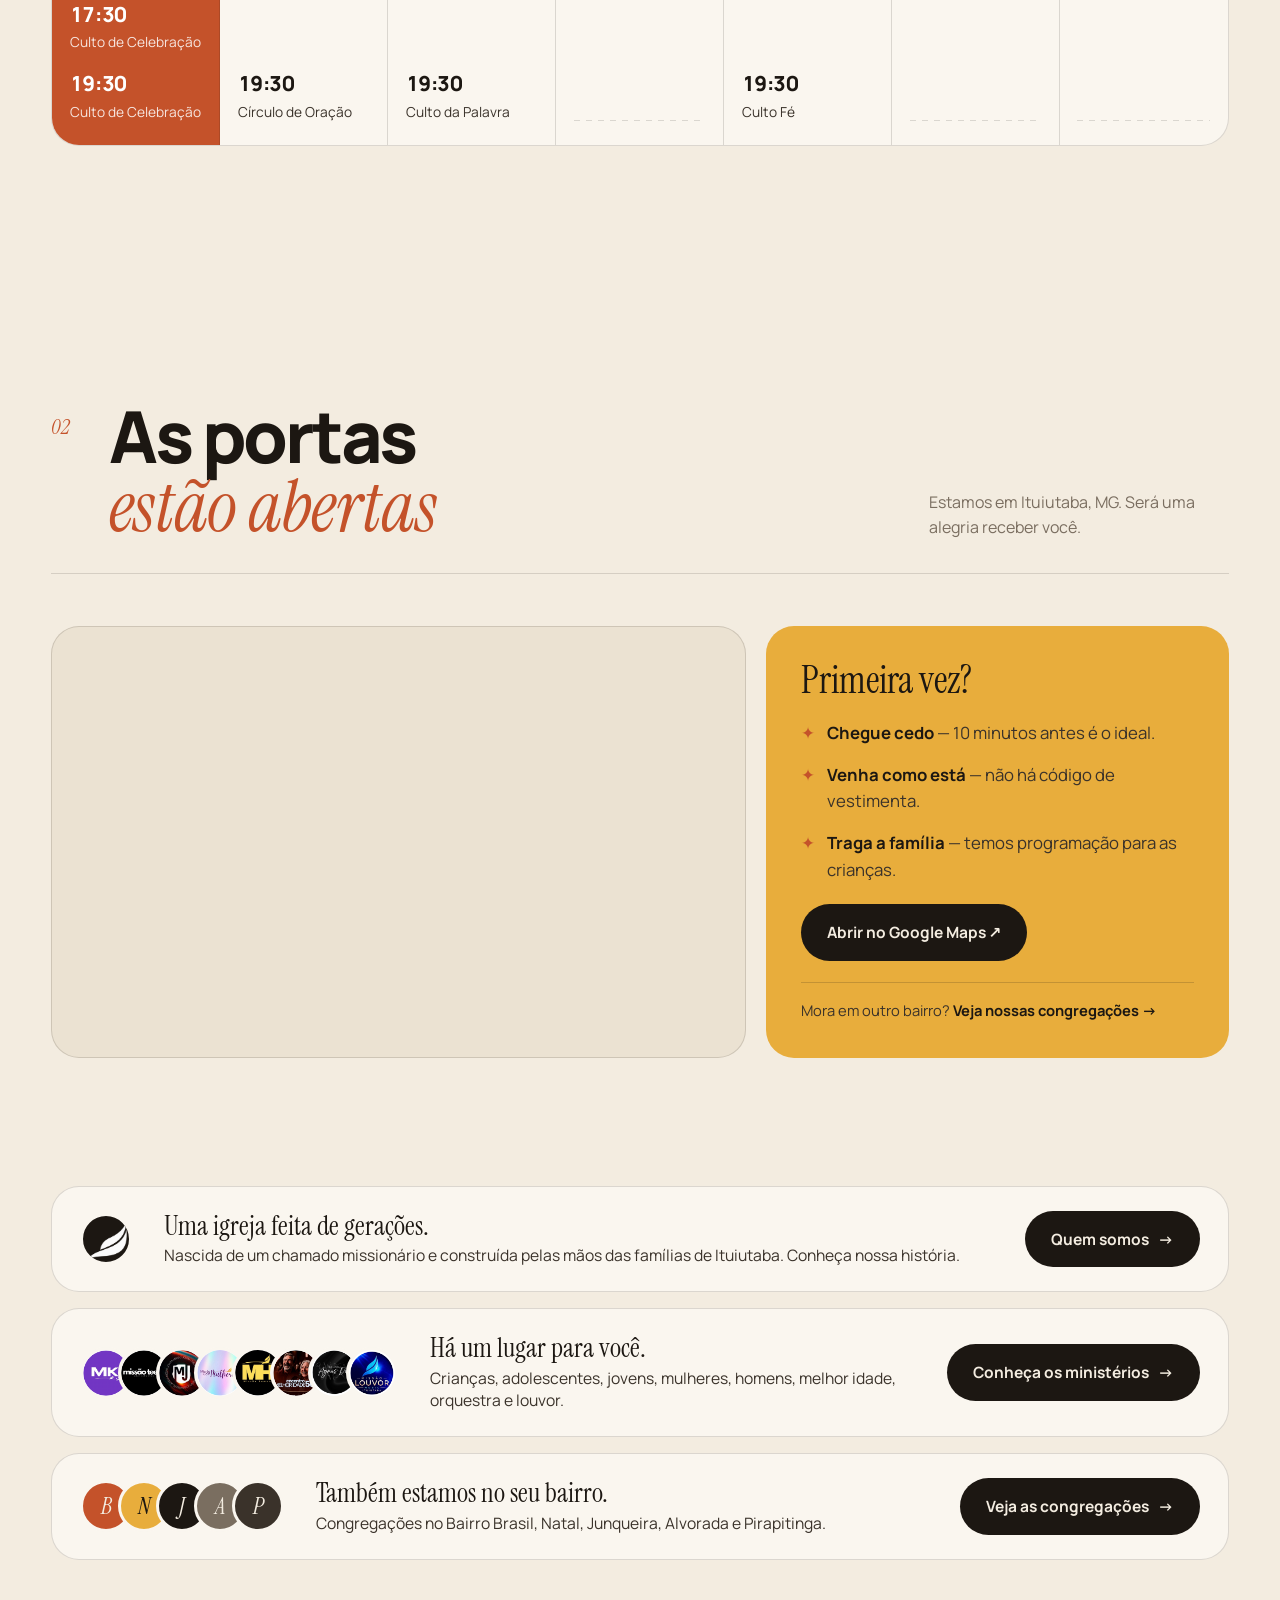
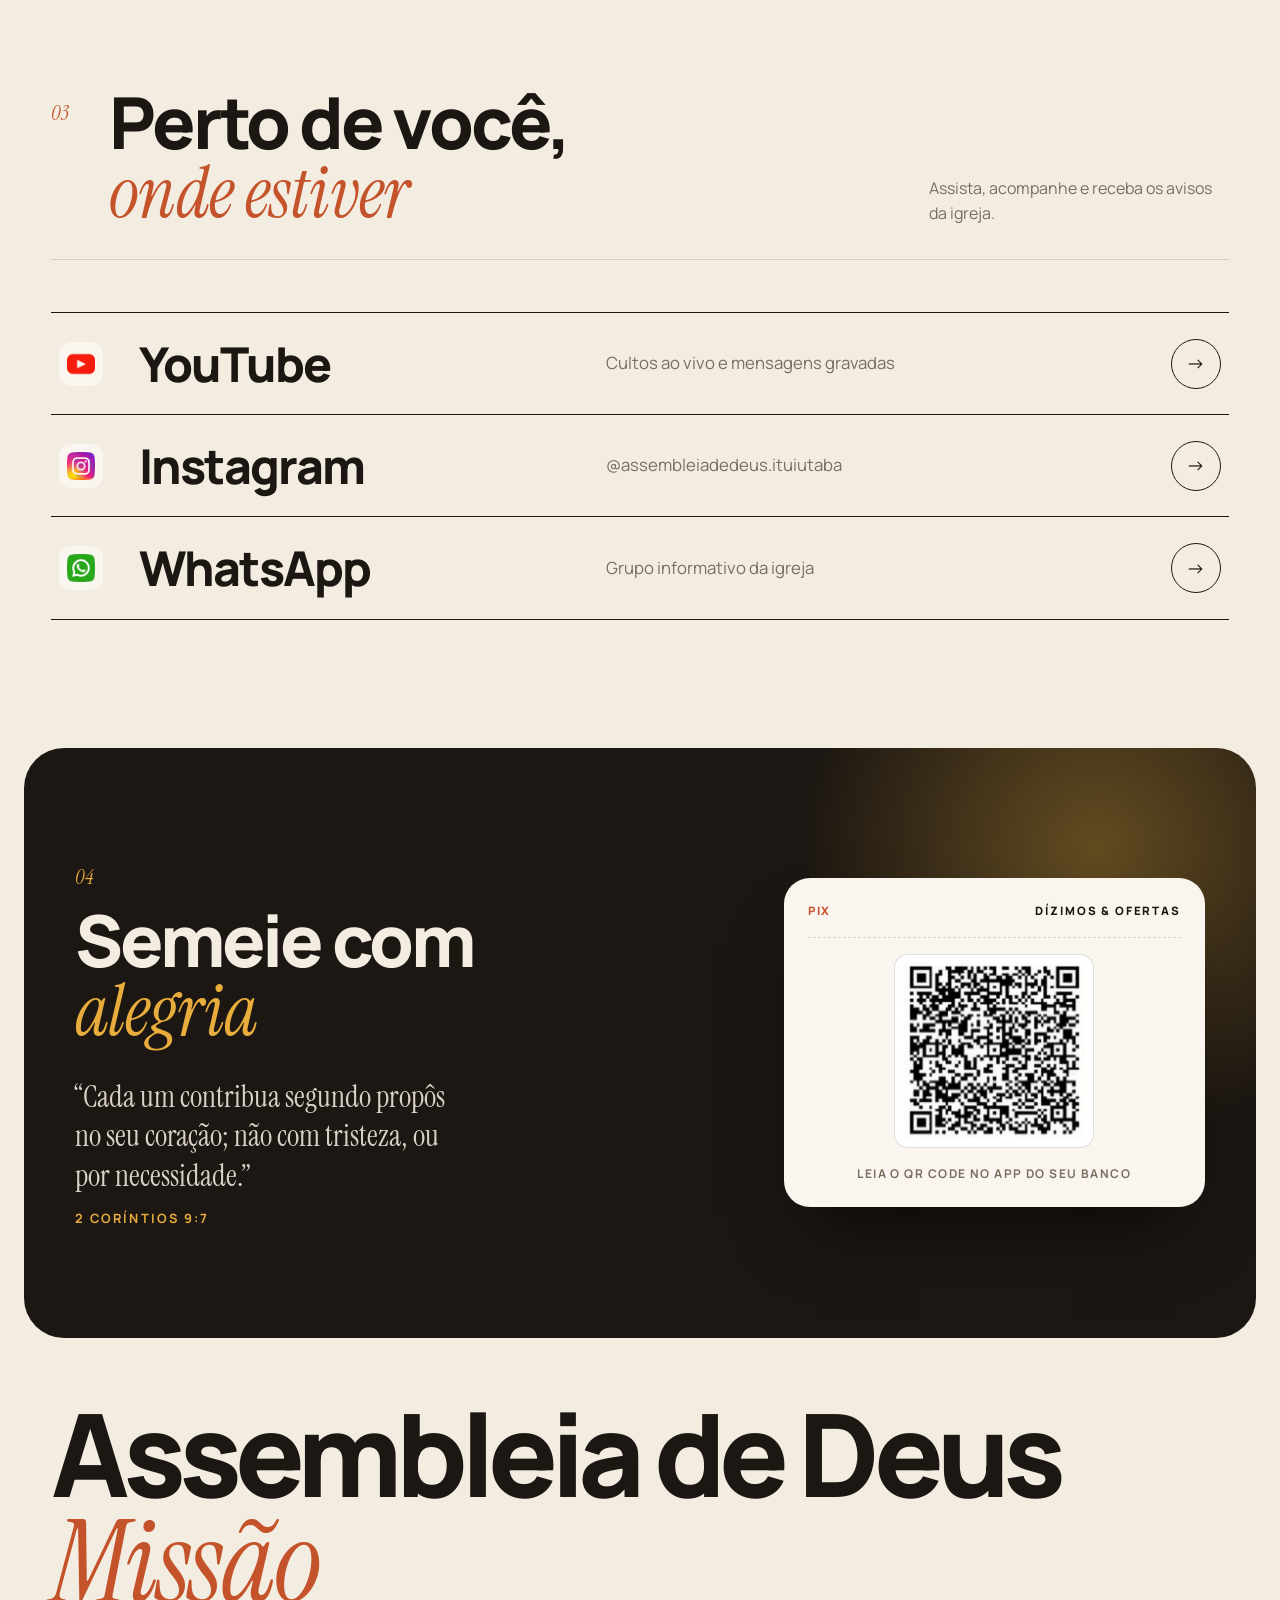
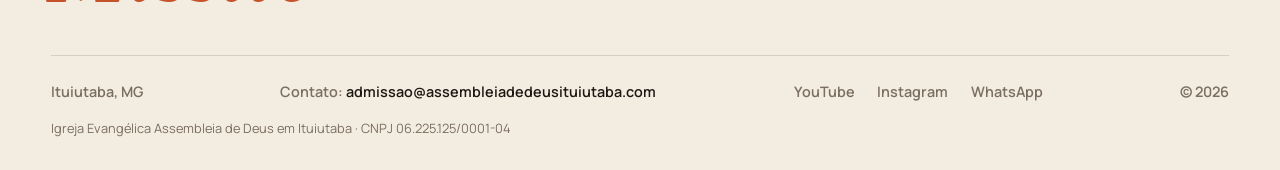
==== commit e7f060ee: "Quem somos: história da igreja e sem a seção de dados oficiais - Página reescrita com a história da " ====
--- a/index.html
+++ b/index.html
@@ -129,8 +129,8 @@
         <a class="teaser" href="quem-somos">
           <span class="faces" aria-hidden="true"><img src="./assets/logo.png" alt="" style="background:var(--ink)" /></span>
           <span class="teaser-text">
-            <b>Fé e amor em missão.</b>
-            Conheça nossa missão, nossa história, o que fazemos e nossos dados oficiais.
+            <b>Uma igreja feita de gerações.</b>
+            Nascida de um chamado missionário e construída pelas mãos das famílias de Ituiutaba. Conheça nossa história.
           </span>
           <span class="pill dark">Quem somos <span>→</span></span>
         </a>
--- a/style.css
+++ b/style.css
@@ -349,6 +349,8 @@
 .qs-pillars{list-style:none;display:grid;gap:.9rem;align-content:center}
 .qs-pillars li{background:var(--paper);border:1px solid var(--line);border-radius:22px;padding:1.3rem 1.4rem;color:var(--ink-2)}
 .qs-pillars b{display:block;font-family:var(--serif);font-weight:400;font-size:1.8rem;color:var(--ember);line-height:1.1;margin-bottom:.2rem}
+.qs-lead{font-family:var(--serif);font-size:clamp(1.6rem,3.2vw,2.5rem);line-height:1.15;max-width:30ch;margin:0 0 2.5rem;color:var(--ink)}
+.qs-lead em{color:var(--ember)}
 .qs-timeline{list-style:none;position:relative;display:grid;gap:1rem;padding-left:2.2rem}
 .qs-timeline::before{content:"";position:absolute;left:.55rem;top:.6rem;bottom:.6rem;width:2px;background:repeating-linear-gradient(var(--ember) 0 6px,transparent 6px 12px)}
 .qs-timeline li{position:relative;background:var(--paper);border:1px solid var(--line);border-radius:22px;padding:1.3rem 1.5rem}
@@ -362,17 +364,10 @@
 .qs-card h3{font-weight:800;font-size:1.25rem;letter-spacing:-.02em}
 .qs-card p{color:var(--ink-2);font-size:.96rem;line-height:1.5}
 .qs-more{margin-top:auto;font-weight:700;font-size:.9rem;color:var(--ember)}
-.qs-data{display:grid;grid-template-columns:repeat(2,1fr);border-top:1px solid var(--ink)}
-.qs-data div{padding:1.2rem .5rem;border-bottom:1px solid var(--ink)}
-.qs-data div:nth-child(odd){padding-right:1.5rem}
-.qs-data dt{font-size:.72rem;font-weight:800;letter-spacing:.14em;text-transform:uppercase;color:var(--muted);margin-bottom:.3rem}
-.qs-data dd{font-weight:700;font-size:1.05rem;line-height:1.4}
 @media (max-width:900px){
   .qs-mission{grid-template-columns:1fr}
   .qs-cards{grid-template-columns:repeat(2,1fr)}
-  .qs-data{grid-template-columns:1fr}
-  .qs-data div:nth-child(odd){padding-right:.5rem}
-}
+    }
 @media (max-width:640px){
   .qs-cards{grid-template-columns:1fr}
   .qs-timeline{padding-left:1.8rem}
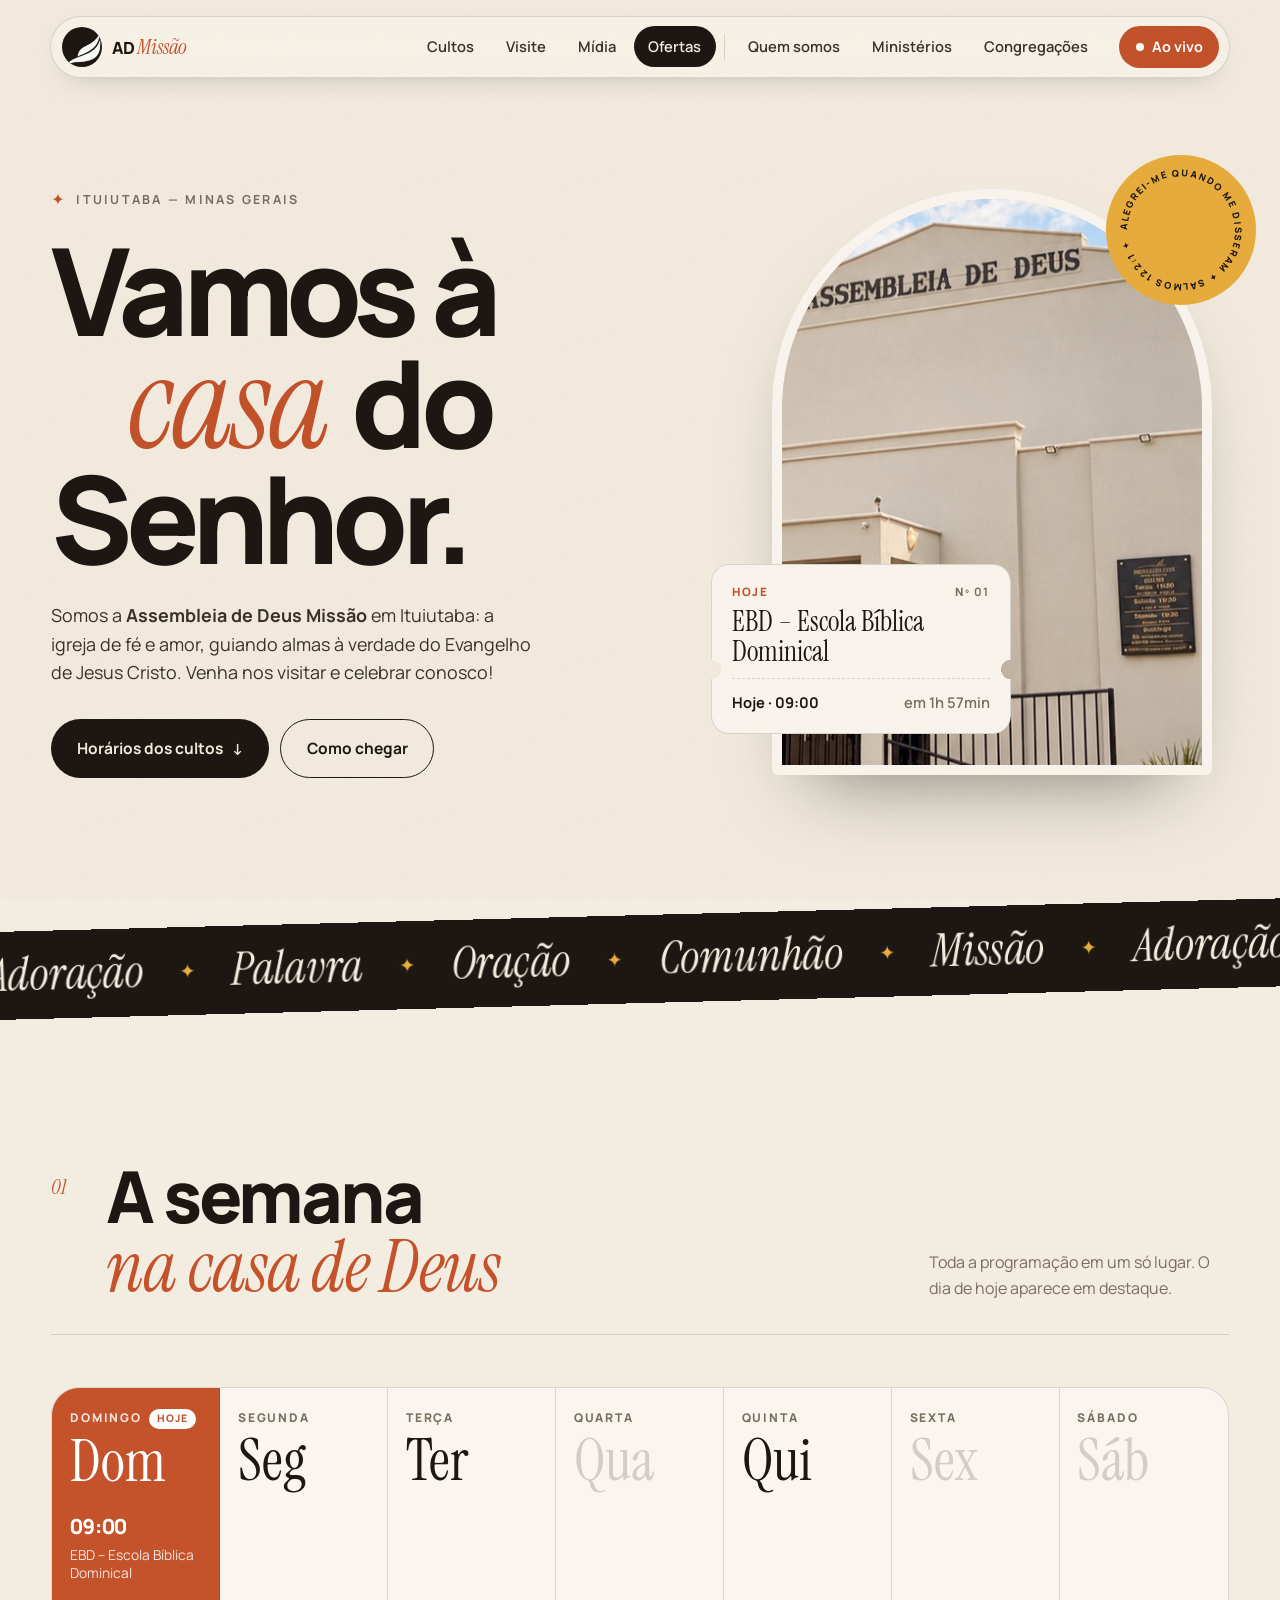
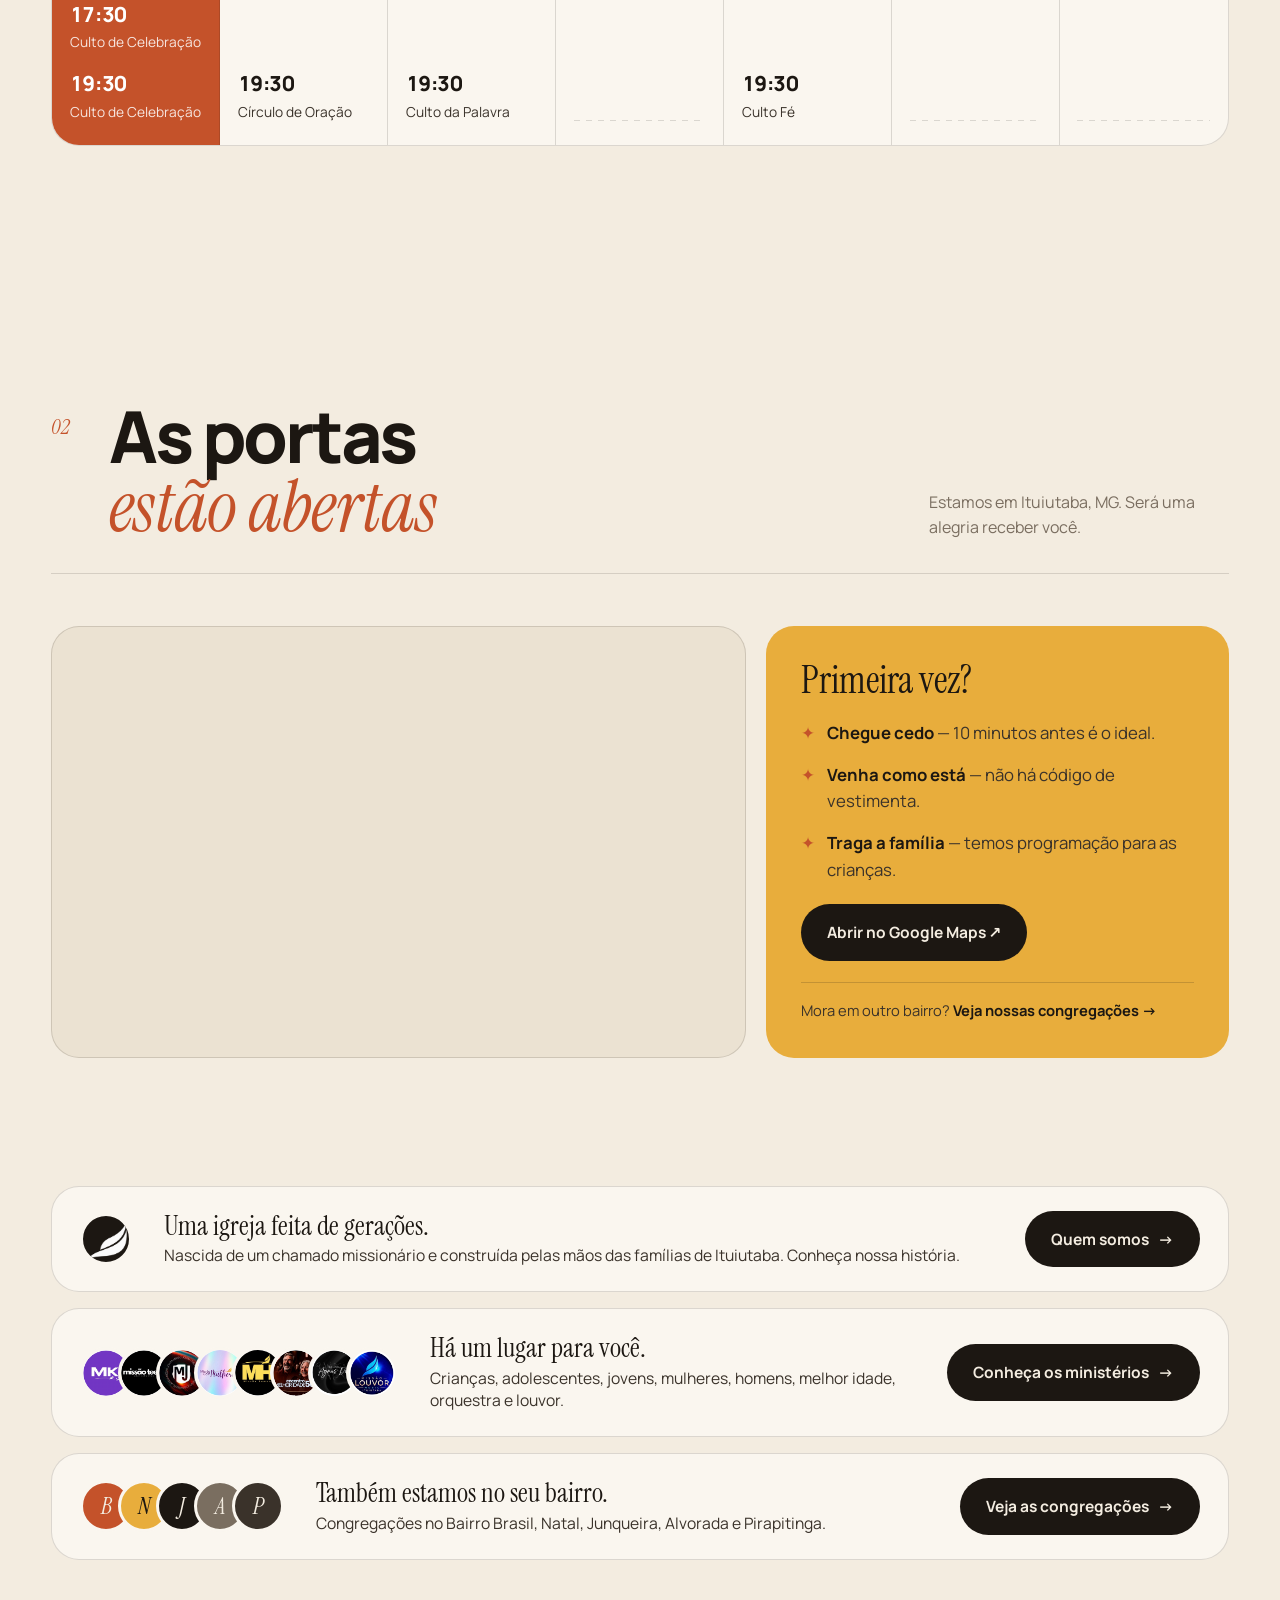
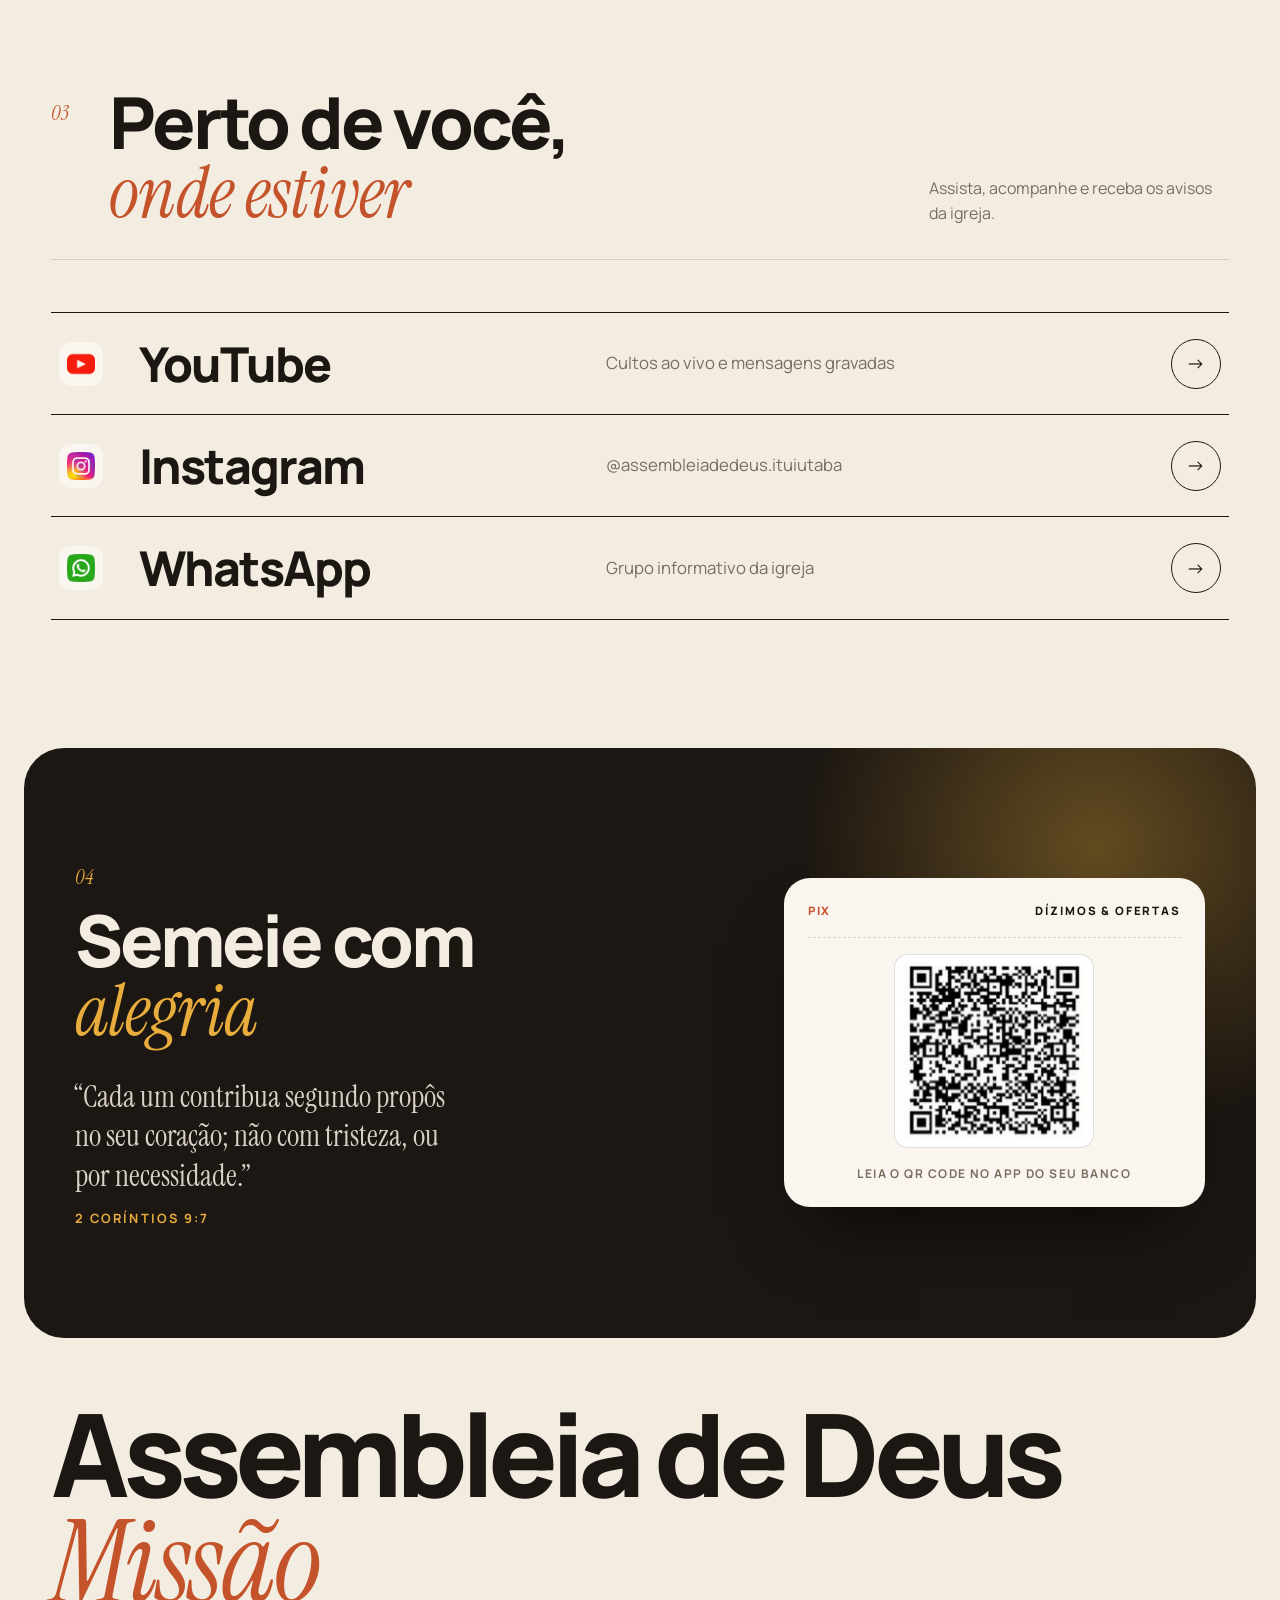
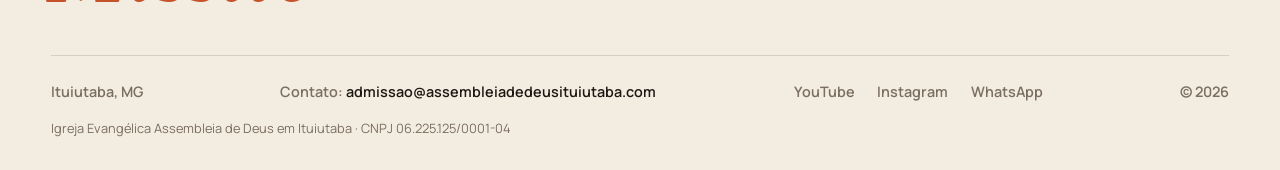
==== commit 74cdacf4: "Missão no topo da home; Quem somos mais enxuto - Home: missão no texto de abertura ("a igreja de fé " ====
--- a/index.html
+++ b/index.html
@@ -49,8 +49,8 @@
             <span class="l3">Senhor.</span>
           </h1>
           <p class="hero-sub">
-            Somos a <strong>Assembleia de Deus Missão</strong> — uma família que se reúne para
-            adorar, aprender a Palavra e servir a cidade. Venha como você está.
+            Somos a <strong>Assembleia de Deus Missão</strong> em Ituiutaba: a igreja de fé e amor,
+            guiando almas à verdade do Evangelho de Jesus Cristo. Venha nos visitar e celebrar conosco!
           </p>
           <div class="hero-cta">
             <a class="pill dark" href="#cultos">Horários dos cultos <span>↓</span></a>
--- a/style.css
+++ b/style.css
@@ -342,6 +342,7 @@
 }
 
 /* ============ Quem somos ============ */
+.qs-story{font-size:clamp(1.1rem,1.6vw,1.3rem);line-height:1.7;color:var(--ink-2);max-width:68ch}
 .qs-mission{display:grid;grid-template-columns:1.3fr 1fr;gap:1.25rem;align-items:stretch}
 .qs-quote{background:var(--ink);color:var(--cream);border-radius:999px 999px 28px 28px;padding:clamp(3.5rem,8vw,6rem) clamp(1.5rem,4vw,3rem) clamp(2rem,4vw,3rem);font-family:var(--serif);font-size:clamp(1.8rem,3.4vw,2.8rem);line-height:1.12;text-align:center;display:flex;flex-direction:column;justify-content:center;gap:1.4rem}
 .qs-quote em{color:var(--sun)}
@@ -349,30 +350,8 @@
 .qs-pillars{list-style:none;display:grid;gap:.9rem;align-content:center}
 .qs-pillars li{background:var(--paper);border:1px solid var(--line);border-radius:22px;padding:1.3rem 1.4rem;color:var(--ink-2)}
 .qs-pillars b{display:block;font-family:var(--serif);font-weight:400;font-size:1.8rem;color:var(--ember);line-height:1.1;margin-bottom:.2rem}
-.qs-lead{font-family:var(--serif);font-size:clamp(1.6rem,3.2vw,2.5rem);line-height:1.15;max-width:30ch;margin:0 0 2.5rem;color:var(--ink)}
-.qs-lead em{color:var(--ember)}
-.qs-timeline{list-style:none;position:relative;display:grid;gap:1rem;padding-left:2.2rem}
-.qs-timeline::before{content:"";position:absolute;left:.55rem;top:.6rem;bottom:.6rem;width:2px;background:repeating-linear-gradient(var(--ember) 0 6px,transparent 6px 12px)}
-.qs-timeline li{position:relative;background:var(--paper);border:1px solid var(--line);border-radius:22px;padding:1.3rem 1.5rem}
-.qs-timeline li::before{content:"";position:absolute;left:-2.05rem;top:1.55rem;width:14px;height:14px;border-radius:50%;background:var(--sun);border:3px solid var(--cream);box-shadow:0 0 0 1.5px var(--ember)}
-.qs-when{font-size:.72rem;font-weight:800;letter-spacing:.16em;text-transform:uppercase;color:var(--ember)}
-.qs-timeline h3{font-family:var(--serif);font-weight:400;font-size:1.7rem;line-height:1.1;margin:.2rem 0 .4rem}
-.qs-timeline p{color:var(--ink-2);max-width:70ch}
-.qs-cards{display:grid;grid-template-columns:repeat(3,1fr);gap:1rem}
-.qs-card{display:flex;flex-direction:column;gap:.6rem;background:var(--paper);border:1px solid var(--line);border-radius:26px;padding:1.6rem;text-decoration:none;transition:transform .4s var(--ease),box-shadow .4s}
-.qs-card:hover{transform:translateY(-5px);box-shadow:0 30px 50px -30px rgba(28,23,18,.45)}
-.qs-card h3{font-weight:800;font-size:1.25rem;letter-spacing:-.02em}
-.qs-card p{color:var(--ink-2);font-size:.96rem;line-height:1.5}
-.qs-more{margin-top:auto;font-weight:700;font-size:.9rem;color:var(--ember)}
 @media (max-width:900px){
   .qs-mission{grid-template-columns:1fr}
-  .qs-cards{grid-template-columns:repeat(2,1fr)}
-    }
-@media (max-width:640px){
-  .qs-cards{grid-template-columns:1fr}
-  .qs-timeline{padding-left:1.8rem}
-  .qs-timeline li::before{left:-1.65rem}
-  .qs-timeline::before{left:.4rem}
 }
 
 /* ============ Movimento ============ */
